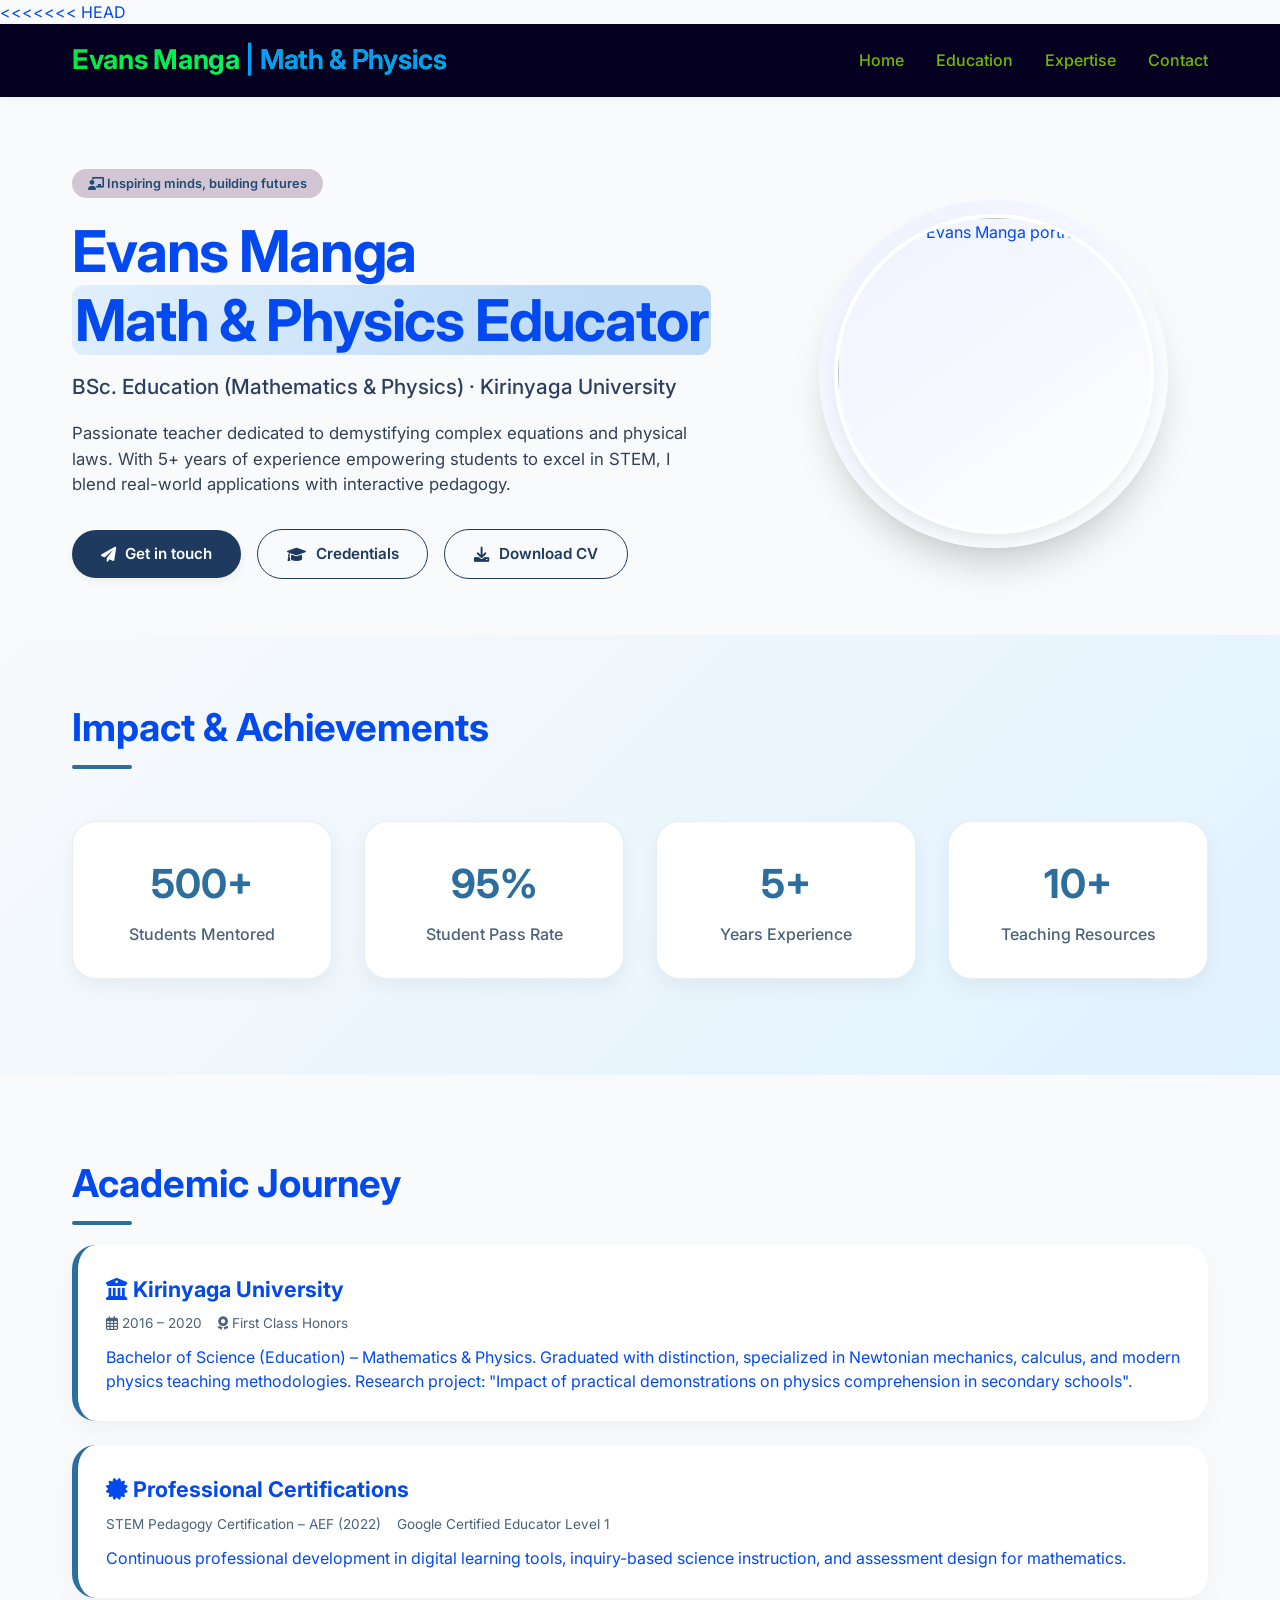
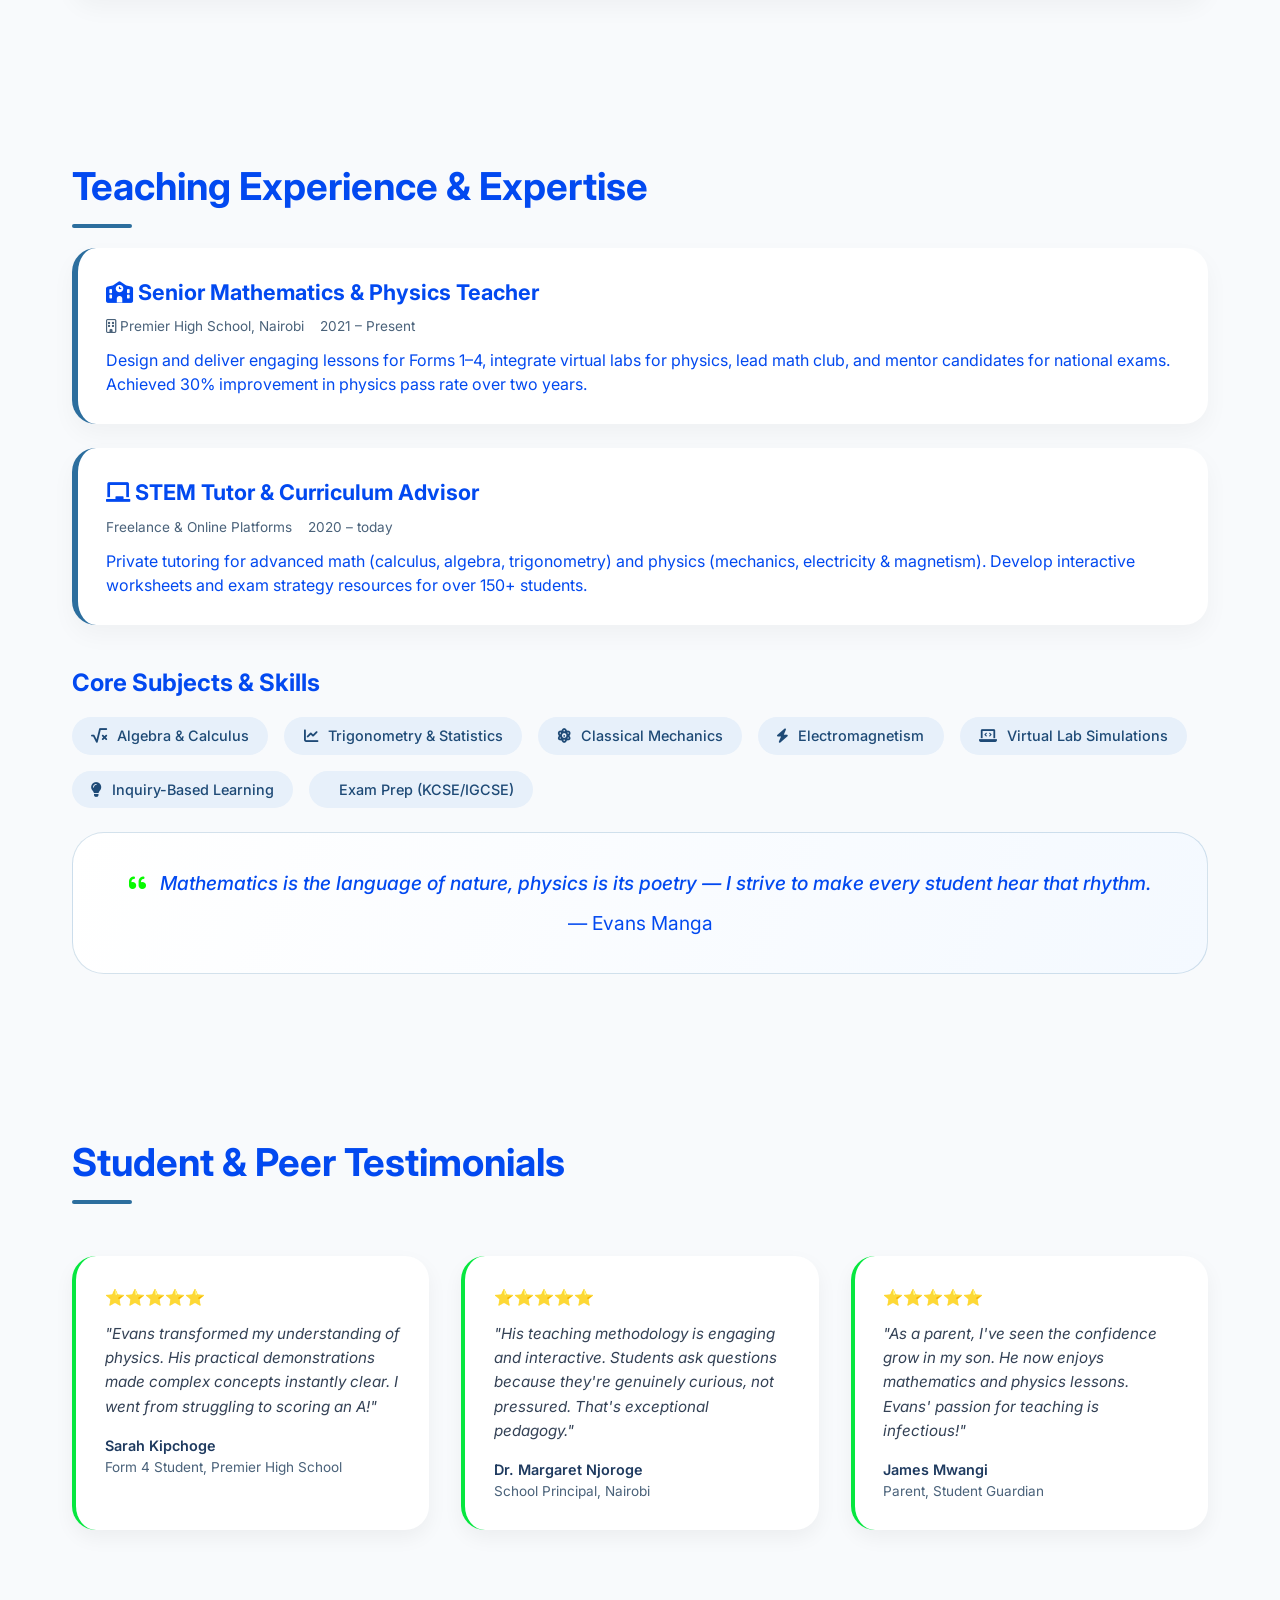
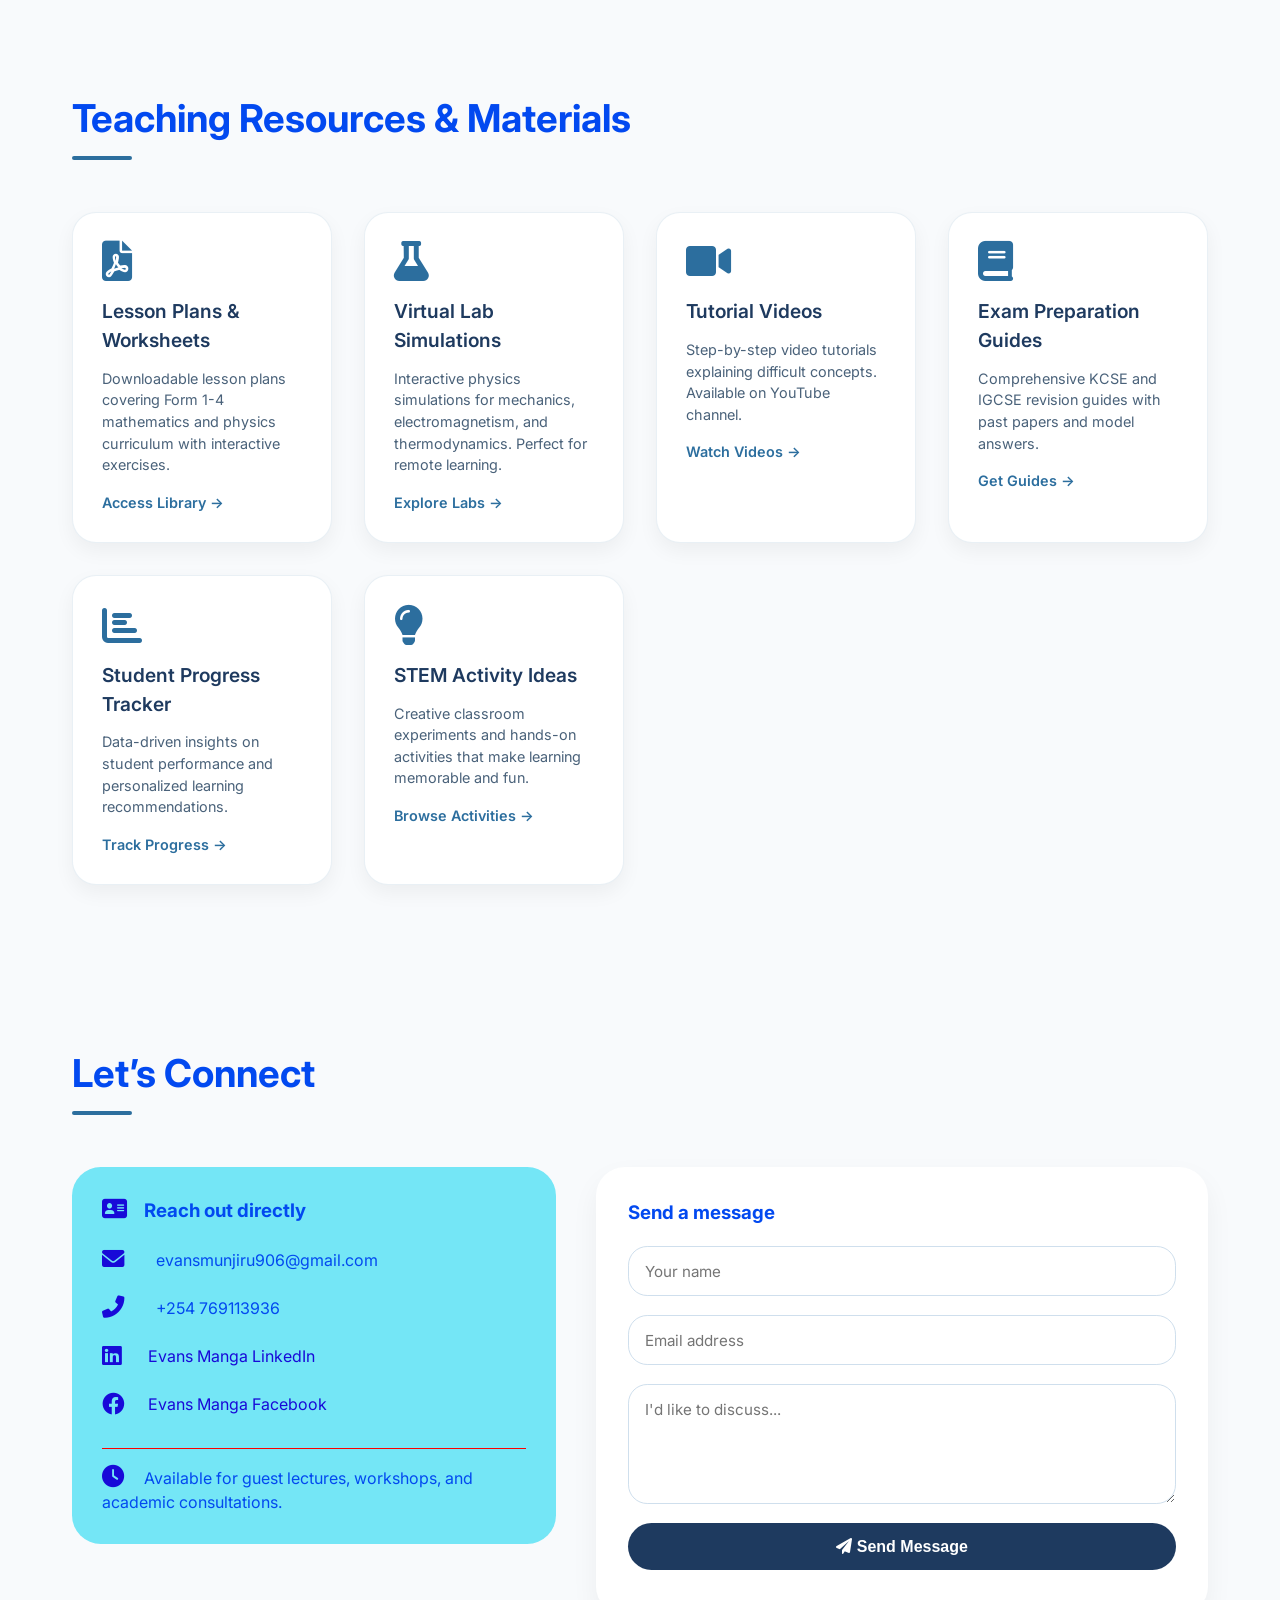
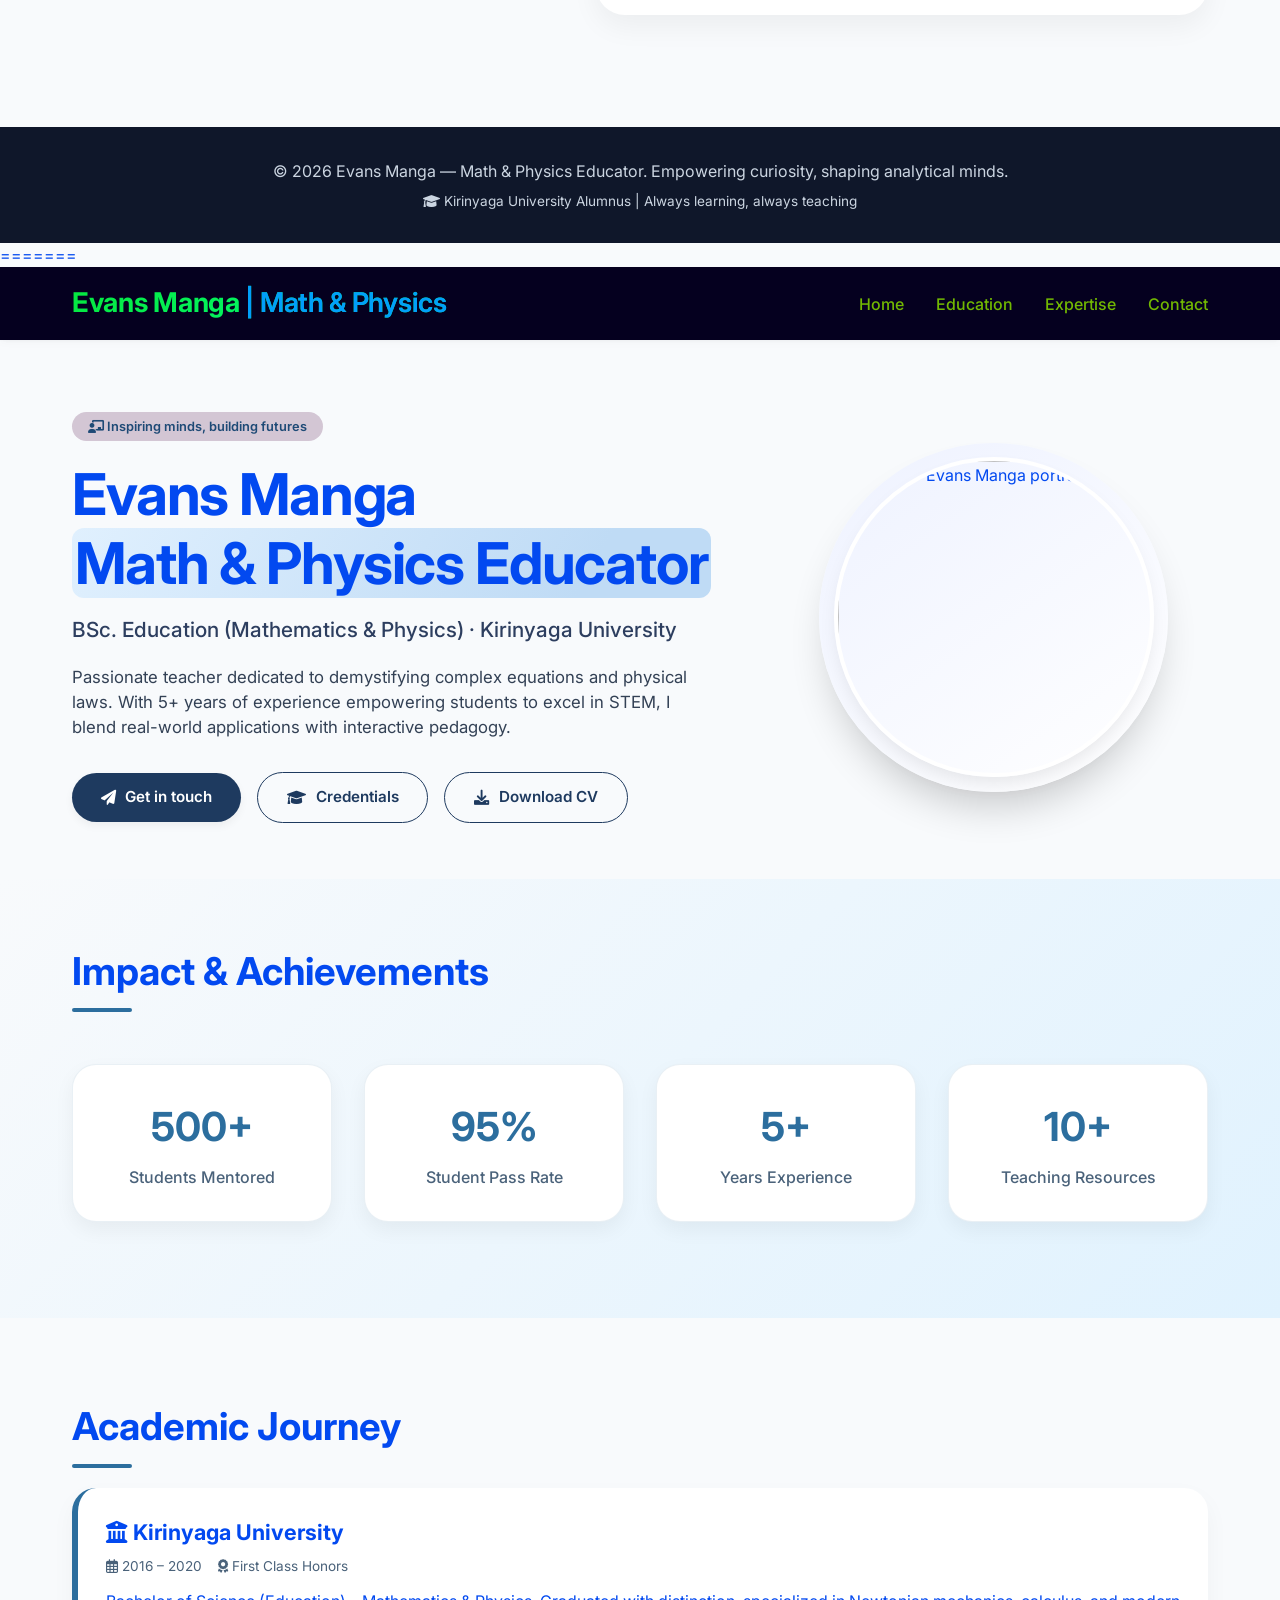
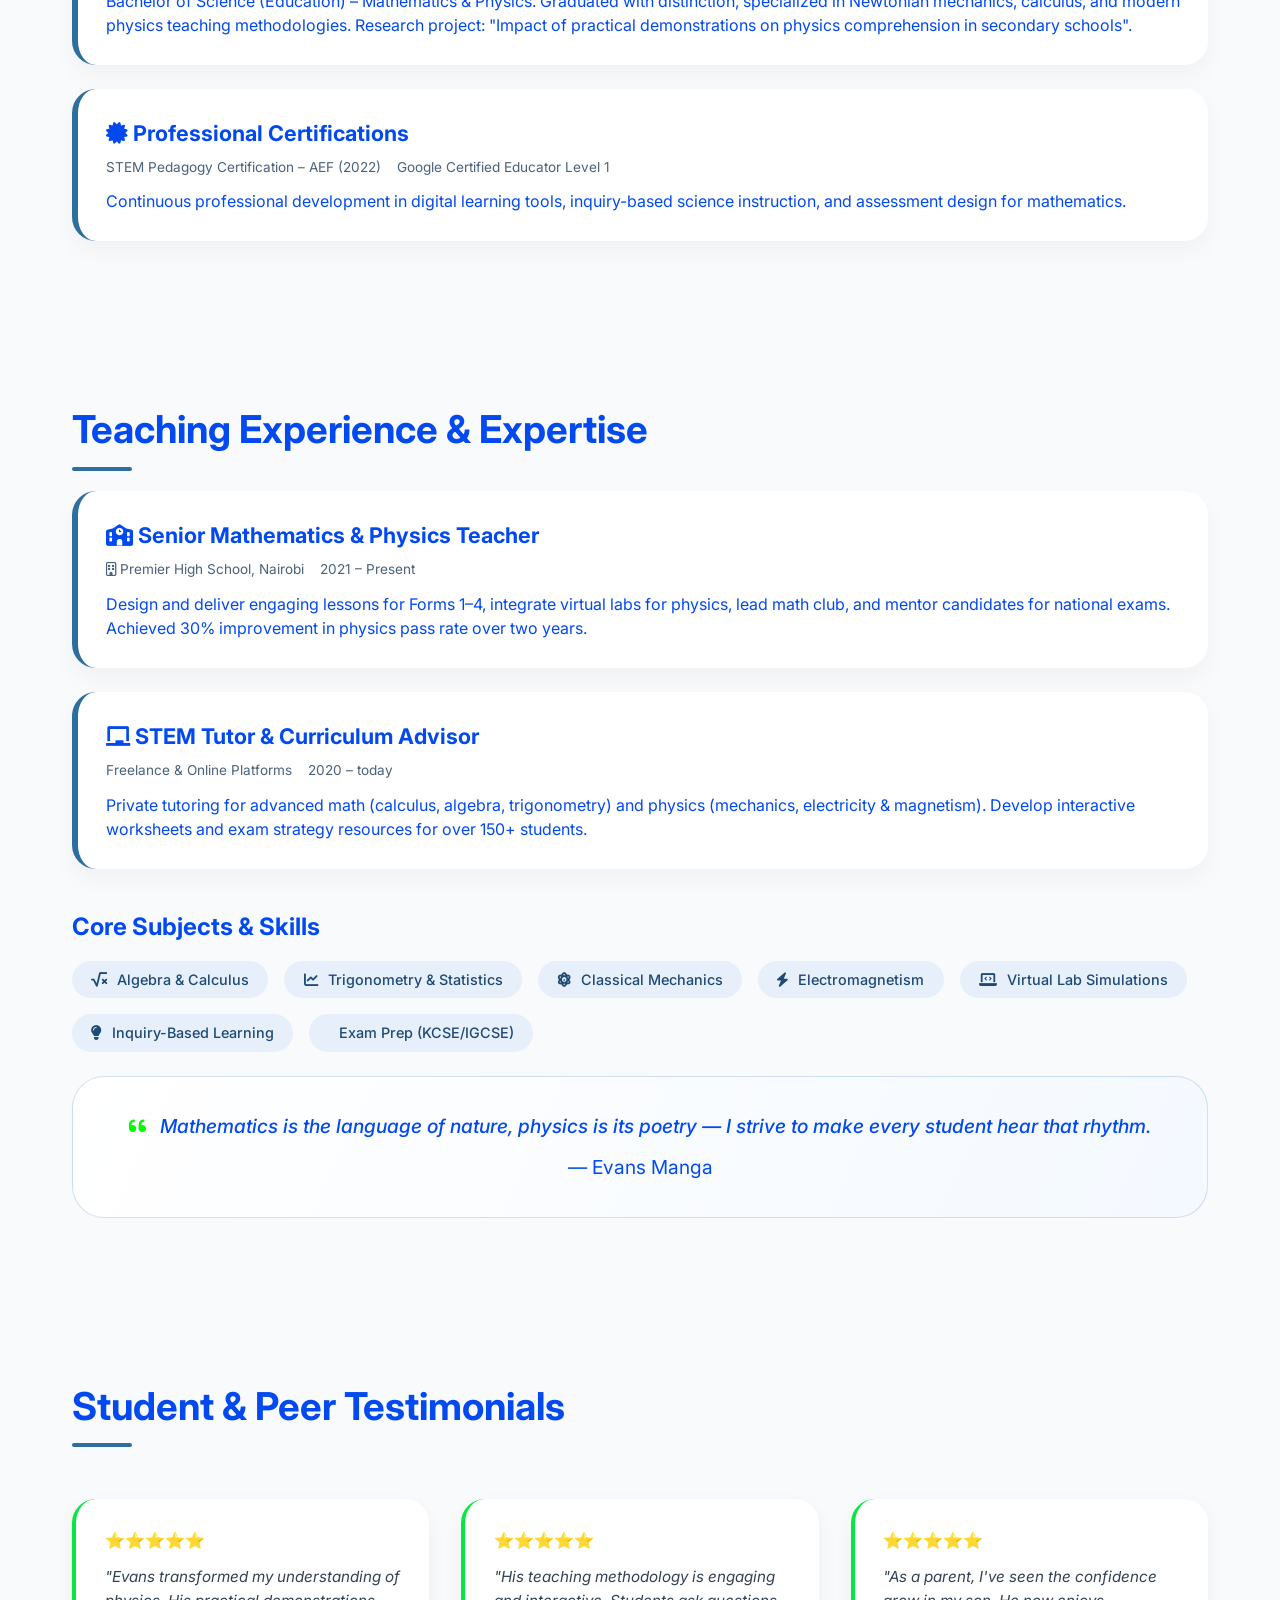
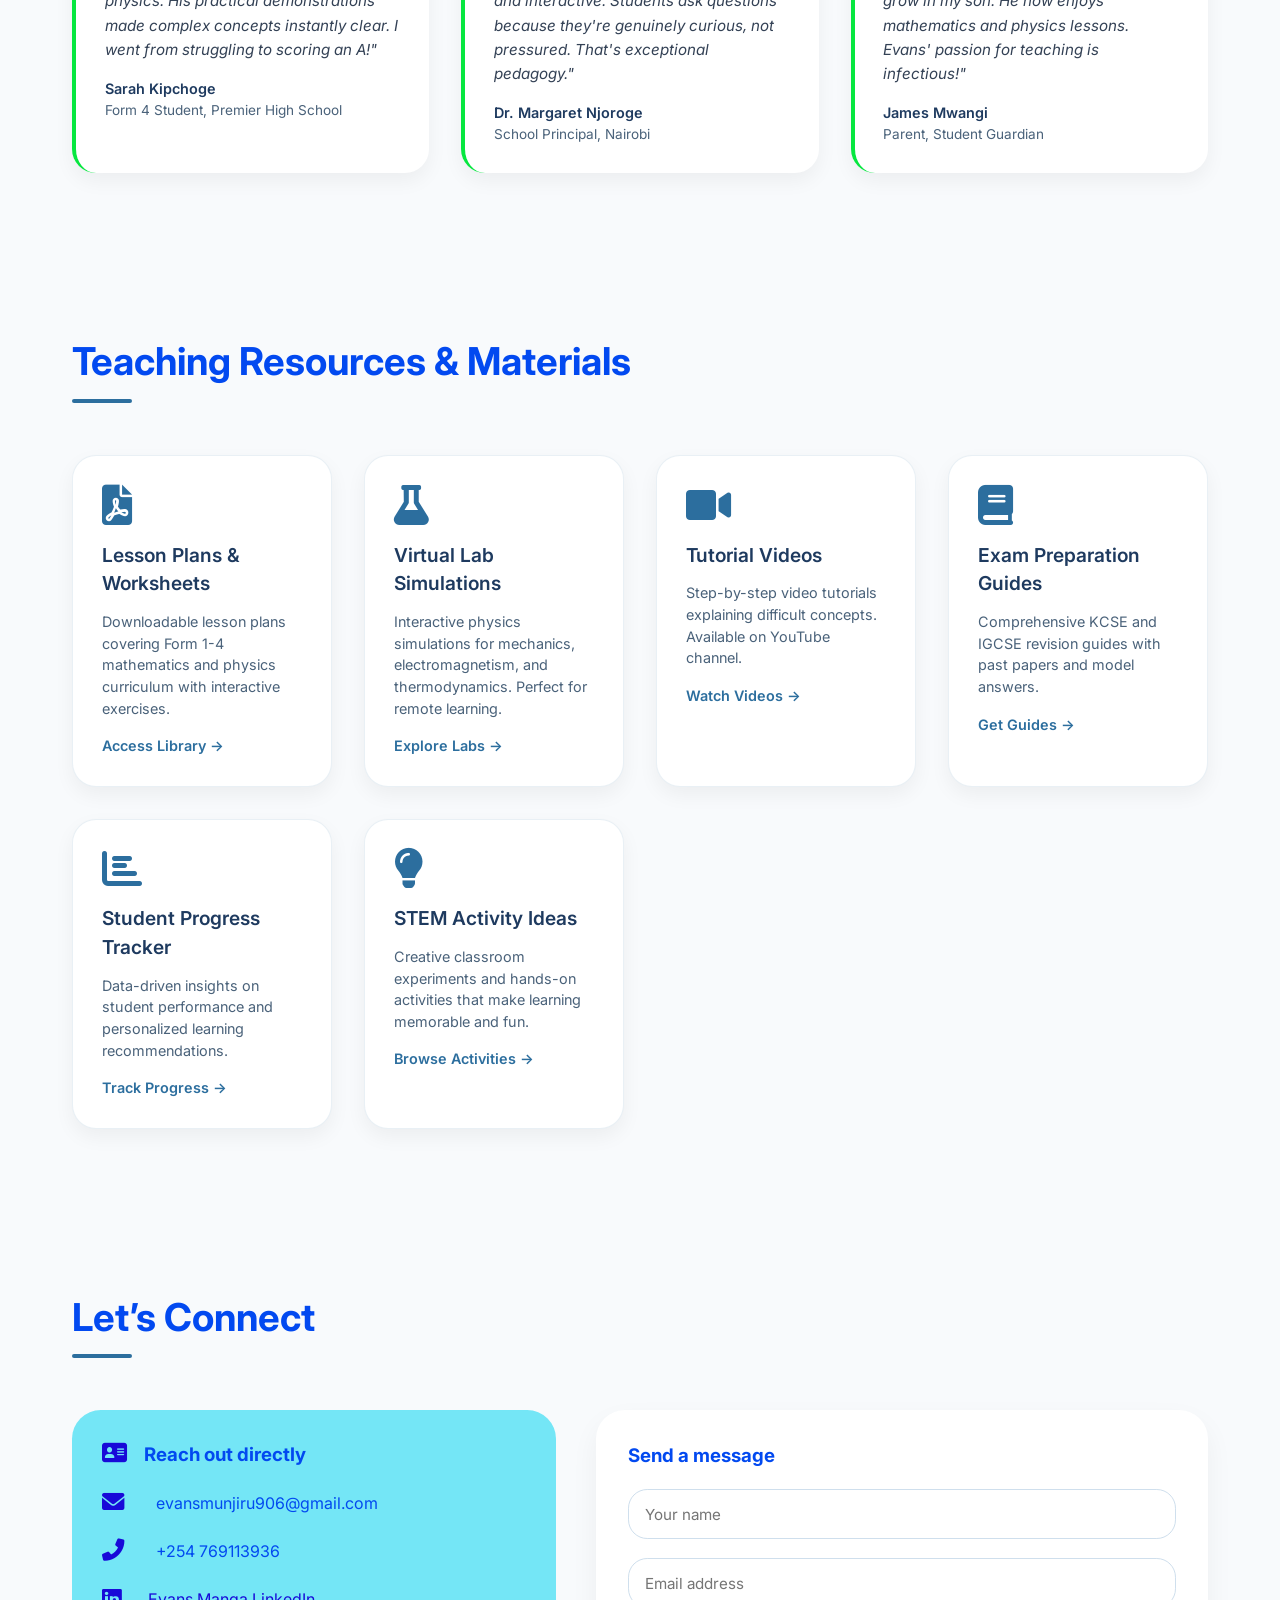
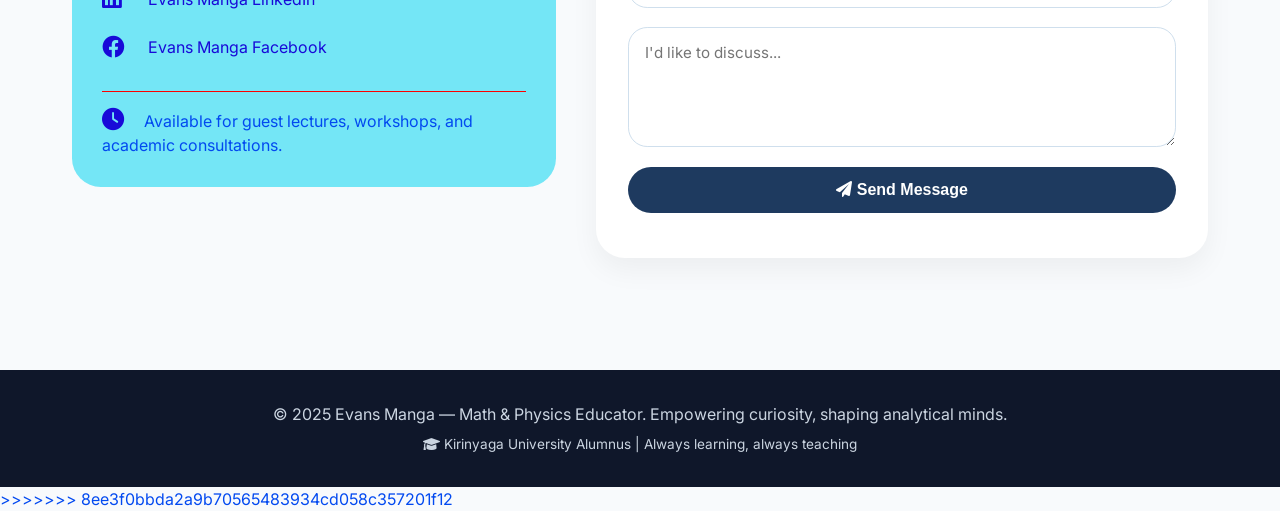
==== index.html @ abe1709f "Add index page and remove outdated file" ====
<<<<<<< HEAD
<!DOCTYPE html>
<html lang="en">
<head>
    <meta charset="UTF-8">
    <meta name="viewport" content="width=device-width, initial-scale=1.0, user-scalable=yes">
    <title>Evans Manga | Math & Physics Educator</title>
    <!-- Favicon -->
    <link rel="icon" href="data:image/svg+xml,<svg xmlns='http://www.w3.org/2000/svg' viewBox='0 0 100 100'><rect fill='%231e3a5f' width='100' height='100'/><text x='50' y='70' font-size='50' font-weight='bold' fill='white' text-anchor='middle' font-family='Arial'>EM</text></svg>" type="image/svg+xml">
    <!-- Google Fonts & Font Awesome Icons -->
    <link href="https://fonts.googleapis.com/css2?family=Inter:opsz,wght@14..32,300;14..32,400;14..32,600;14..32,700&display=swap" rel="stylesheet">
    <link rel="stylesheet" href="https://cdnjs.cloudflare.com/ajax/libs/font-awesome/6.0.0-beta3/css/all.min.css">
    <!-- External Stylesheet -->
    <link rel="stylesheet" href="./assets/css/styles.css">
    <style>
    </style>
</head>
<body>

<header>
    <div class="container">
        <div class="navbar">
            <div class="logo">Evans Manga <span>| Math & Physics</span></div>
            <ul class="nav-links">
                <li><a href="#home">Home</a></li>
                <li><a href="#education">Education</a></li>
                <li><a href="#expertise">Expertise</a></li>
                <li><a href="#contact">Contact</a></li>
            </ul>
        </div>
    </div>
</header>

<main>
    <!-- Hero Section -->
    <section id="home" class="hero">
        <div class="container">
            <div class="hero-grid">
                <div class="hero-content">
                    <div class="hero-badge"><i class="fas fa-chalkboard-teacher"></i> Inspiring minds, building futures</div>
                    <h1>Evans Manga<br> <span class="hero-highlight">Math & Physics Educator</span></h1>
                    <div class="hero-title">BSc. Education (Mathematics & Physics) · Kirinyaga University</div>
                    <p class="hero-desc">Passionate teacher dedicated to demystifying complex equations and physical laws. With 5+ years of experience empowering students to excel in STEM, I blend real-world applications with interactive pedagogy.</p>
                    <div class="btn-group">
                        <a href="#contact" class="btn btn-primary"><i class="fas fa-paper-plane"></i> Get in touch</a>
                        <a href="#education" class="btn btn-outline"><i class="fas fa-graduation-cap"></i> Credentials</a>
                        <a href="https://drive.google.com/file/d/YOUR_GOOGLE_DRIVE_CV_ID/view" class="btn btn-outline" target="_blank"><i class="fas fa-download"></i> Download CV</a>
                    </div>
                </div>
                <div class="hero-avatar">
                    <div class="avatar-circle">
                        <!-- Professional avatar placeholder (initials based illustration) -> using a clean SVG avatar -->
                        <img src="C:\Users\USER\Downloads\me.jpeg" alt="Evans Manga portrait">
                    </div>
                </div>
            </div>
        </div>
    </section>

    <!-- Statistics & Impact Section -->
    <section style="background: linear-gradient(135deg, #f8fafc 0%, #e0f2fe 100%); padding: 4rem 0;">
        <div class="container">
            <h2 class="section-title">Impact & Achievements</h2>
            <div class="stats-grid">
                <div class="stat-card">
                    <div class="stat-number">500+</div>
                    <div class="stat-label">Students Mentored</div>
                </div>
                <div class="stat-card">
                    <div class="stat-number">95%</div>
                    <div class="stat-label">Student Pass Rate</div>
                </div>
                <div class="stat-card">
                    <div class="stat-number">5+</div>
                    <div class="stat-label">Years Experience</div>
                </div>
                <div class="stat-card">
                    <div class="stat-number">10+</div>
                    <div class="stat-label">Teaching Resources</div>
                </div>
            </div>
        </div>
    </section>

    <!-- Education & Credentials (Kirinyaga University) -->
    <section id="education">
        <div class="container">
            <h2 class="section-title">Academic Journey</h2>
            <div class="timeline-grid">
                <div class="edu-item">
                    <h3><i class="fas fa-university"></i> Kirinyaga University</h3>
                    <div class="meta"><span><i class="far fa-calendar-alt"></i> 2016 – 2020</span><span><i class="fas fa-award"></i> First Class Honors</span></div>
                    <p>Bachelor of Science (Education) – Mathematics & Physics. Graduated with distinction, specialized in Newtonian mechanics, calculus, and modern physics teaching methodologies. Research project: "Impact of practical demonstrations on physics comprehension in secondary schools".</p>
                </div>
                <div class="edu-item">
                    <h3><i class="fas fa-certificate"></i> Professional Certifications</h3>
                    <div class="meta"><span>STEM Pedagogy Certification – AEF (2022)</span><span>Google Certified Educator Level 1</span></div>
                    <p>Continuous professional development in digital learning tools, inquiry-based science instruction, and assessment design for mathematics.</p>
                </div>
            </div>
        </div>
    </section>

    <!-- Teaching Experience + Subjects -->
    <section id="expertise">
        <div class="container">
            <h2 class="section-title">Teaching Experience & Expertise</h2>
            <div class="timeline-grid">
                <div class="exp-item">
                    <h3><i class="fas fa-school"></i> Senior Mathematics & Physics Teacher</h3>
                    <div class="meta"><span><i class="far fa-building"></i> Premier High School, Nairobi</span><span>2021 – Present</span></div>
                    <p>Design and deliver engaging lessons for Forms 1–4, integrate virtual labs for physics, lead math club, and mentor candidates for national exams. Achieved 30% improvement in physics pass rate over two years.</p>
                </div>
                <div class="exp-item">
                    <h3><i class="fas fa-chalkboard"></i> STEM Tutor & Curriculum Advisor</h3>
                    <div class="meta"><span>Freelance & Online Platforms</span><span>2020 – today</span></div>
                    <p>Private tutoring for advanced math (calculus, algebra, trigonometry) and physics (mechanics, electricity & magnetism). Develop interactive worksheets and exam strategy resources for over 150+ students.</p>
                </div>
            </div>
            
            <div style="margin-top: 2.5rem;">
                <h3 style="font-size: 1.5rem; margin-bottom: 1rem;">Core Subjects & Skills</h3>
                <div class="skills-container">
                    <span class="skill-badge"><i class="fas fa-square-root-alt"></i> Algebra & Calculus</span>
                    <span class="skill-badge"><i class="fas fa-chart-line"></i> Trigonometry & Statistics</span>
                    <span class="skill-badge"><i class="fas fa-atom"></i> Classical Mechanics</span>
                    <span class="skill-badge"><i class="fas fa-bolt"></i> Electromagnetism</span>
                    <span class="skill-badge"><i class="fas fa-laptop-code"></i> Virtual Lab Simulations</span>
                    <span class="skill-badge"><i class="fas fa-lightbulb"></i> Inquiry-Based Learning</span>
                    <span class="skill-badge"><i class="fas fa-chart-simple"></i> Exam Prep (KCSE/IGCSE)</span>
                </div>
            </div>

            <div class="philosophy-card">
                <i class="fas fa-quote-left" style="color:#08fa00; margin-right: 8px;"></i> 
                Mathematics is the language of nature, physics is its poetry — I strive to make every student hear that rhythm.
                <div style="margin-top: 12px; font-weight: 400; font-style: normal;">— Evans Manga</div>
            </div>
        </div>
    </section>

    <!-- Testimonials Section -->
    <section style="background: #f8fafc; padding: 5rem 0;">
        <div class="container">
            <h2 class="section-title">Student & Peer Testimonials</h2>
            <div class="testimonials-grid">
                <div class="testimonial-card">
                    <div class="stars">⭐⭐⭐⭐⭐</div>
                    <p class="testimonial-text">"Evans transformed my understanding of physics. His practical demonstrations made complex concepts instantly clear. I went from struggling to scoring an A!"</p>
                    <div class="testimonial-author">Sarah Kipchoge</div>
                    <div class="testimonial-role">Form 4 Student, Premier High School</div>
                </div>
                <div class="testimonial-card">
                    <div class="stars">⭐⭐⭐⭐⭐</div>
                    <p class="testimonial-text">"His teaching methodology is engaging and interactive. Students ask questions because they're genuinely curious, not pressured. That's exceptional pedagogy."</p>
                    <div class="testimonial-author">Dr. Margaret Njoroge</div>
                    <div class="testimonial-role">School Principal, Nairobi</div>
                </div>
                <div class="testimonial-card">
                    <div class="stars">⭐⭐⭐⭐⭐</div>
                    <p class="testimonial-text">"As a parent, I've seen the confidence grow in my son. He now enjoys mathematics and physics lessons. Evans' passion for teaching is infectious!"</p>
                    <div class="testimonial-author">James Mwangi</div>
                    <div class="testimonial-role">Parent, Student Guardian</div>
                </div>
            </div>
        </div>
    </section>

    <!-- Teaching Resources & Materials Section -->
    <section style="padding: 5rem 0;">
        <div class="container">
            <h2 class="section-title">Teaching Resources & Materials</h2>
            <div class="resources-grid">
                <div class="resource-card">
                    <div class="resource-icon"><i class="fas fa-file-pdf"></i></div>
                    <div class="resource-title">Lesson Plans & Worksheets</div>
                    <p class="resource-desc">Downloadable lesson plans covering Form 1-4 mathematics and physics curriculum with interactive exercises.</p>
                    <a href="#" class="resource-link">Access Library →</a>
                </div>
                <div class="resource-card">
                    <div class="resource-icon"><i class="fas fa-flask"></i></div>
                    <div class="resource-title">Virtual Lab Simulations</div>
                    <p class="resource-desc">Interactive physics simulations for mechanics, electromagnetism, and thermodynamics. Perfect for remote learning.</p>
                    <a href="#" class="resource-link">Explore Labs →</a>
                </div>
                <div class="resource-card">
                    <div class="resource-icon"><i class="fas fa-video"></i></div>
                    <div class="resource-title">Tutorial Videos</div>
                    <p class="resource-desc">Step-by-step video tutorials explaining difficult concepts. Available on YouTube channel.</p>
                    <a href="https://youtube.com/@EvansManga" target="_blank" class="resource-link">Watch Videos →</a>
                </div>
                <div class="resource-card">
                    <div class="resource-icon"><i class="fas fa-book"></i></div>
                    <div class="resource-title">Exam Preparation Guides</div>
                    <p class="resource-desc">Comprehensive KCSE and IGCSE revision guides with past papers and model answers.</p>
                    <a href="#" class="resource-link">Get Guides →</a>
                </div>
                <div class="resource-card">
                    <div class="resource-icon"><i class="fas fa-chart-bar"></i></div>
                    <div class="resource-title">Student Progress Tracker</div>
                    <p class="resource-desc">Data-driven insights on student performance and personalized learning recommendations.</p>
                    <a href="#" class="resource-link">Track Progress →</a>
                </div>
                <div class="resource-card">
                    <div class="resource-icon"><i class="fas fa-lightbulb"></i></div>
                    <div class="resource-title">STEM Activity Ideas</div>
                    <p class="resource-desc">Creative classroom experiments and hands-on activities that make learning memorable and fun.</p>
                    <a href="#" class="resource-link">Browse Activities →</a>
                </div>
            </div>
        </div>
    </section>

    <!-- Contact Section & Simple JS form handling -->
    <section id="contact">
        <div class="container">
            <h2 class="section-title">Let’s Connect</h2>
            <div class="contact-wrapper">
                <div class="contact-info">
                    <h3 style="margin-bottom: 1.4rem;"><i class="fas fa-address-card"></i> Reach out directly</h3>
                    <div class="contact-detail"><i class="fas fa-envelope"></i> <span>evansmunjiru906@gmail.com</span></div>
                    <div class="contact-detail"><i class="fas fa-phone-alt"></i> <span>+254 769113936</span></div>
                    <div class="contact-detail"><a href="https://linkedin.com/in/evans-manga" target="_blank" style="text-decoration: none; color: #180ad8; display: flex; align-items: center; gap: 0.5rem;"><i class="fab fa-linkedin"></i> <span>Evans Manga LinkedIn</span></a></div>
                    <div class="contact-detail"><a href="https://facebook.com/evans-manga" target="_blank" style="text-decoration: none; color: #180ad8; display: flex; align-items: center; gap: 0.5rem;"><i class="fab fa-facebook"></i> <span>Evans Manga Facebook</span></a></div>
                    <div style="margin-top: 2rem; border-top: 1px solid #fd0000; padding-top: 1rem;">
                        <p><i class="fas fa-clock"></i> Available for guest lectures, workshops, and academic consultations.</p>
                    </div>
                </div>
                <div class="contact-form">
                    <h3 style="margin-bottom: 1.2rem;">Send a message</h3>
                    <form id="contactForm" action="https://formspree.io/f/YOUR_FORMSPREE_ID" method="POST">
                        <div class="form-group">
                            <input type="text" name="name" placeholder="Your name" required>
                        </div>
                        <div class="form-group">
                            <input type="email" name="email" placeholder="Email address" required>
                        </div>
                        <div class="form-group">
                            <textarea name="message" rows="4" placeholder="I'd like to discuss..."></textarea>
                        </div>
                        <button type="submit" id="submitBtn"><i class="fas fa-paper-plane"></i> Send Message</button>
                        <div id="formFeedback" class="hidden-message"></div>
                    </form>
                </div>
            </div>
        </div>
    </section>
</main>

<footer class="footer">
    <div class="container">
        <p>© <span id="currentYear">2025</span> Evans Manga — Math & Physics Educator. Empowering curiosity, shaping analytical minds.</p>
        <p style="margin-top: 0.5rem; font-size: 0.85rem;"><i class="fas fa-graduation-cap"></i> Kirinyaga University Alumnus | Always learning, always teaching</p>
    </div>
</footer>

<!-- JavaScript for interactive form and smooth scroll -->
<script src="./assets/js/script.js"></script>

<!-- Inline additional style for better focus & responsiveness -->
</body>
=======
<!DOCTYPE html>
<html lang="en">
<head>
    <meta charset="UTF-8">
    <meta name="viewport" content="width=device-width, initial-scale=1.0, user-scalable=yes">
    <title>Evans Manga | Math & Physics Educator</title>
    <!-- Favicon -->
    <link rel="icon" href="data:image/svg+xml,<svg xmlns='http://www.w3.org/2000/svg' viewBox='0 0 100 100'><rect fill='%231e3a5f' width='100' height='100'/><text x='50' y='70' font-size='50' font-weight='bold' fill='white' text-anchor='middle' font-family='Arial'>EM</text></svg>" type="image/svg+xml">
    <!-- Google Fonts & Font Awesome Icons -->
    <link href="https://fonts.googleapis.com/css2?family=Inter:opsz,wght@14..32,300;14..32,400;14..32,600;14..32,700&display=swap" rel="stylesheet">
    <link rel="stylesheet" href="https://cdnjs.cloudflare.com/ajax/libs/font-awesome/6.0.0-beta3/css/all.min.css">
    <!-- External Stylesheet -->
    <link rel="stylesheet" href="./assets/css/styles.css">
    <style>
    </style>
</head>
<body>

<header>
    <div class="container">
        <div class="navbar">
            <div class="logo">Evans Manga <span>| Math & Physics</span></div>
            <ul class="nav-links">
                <li><a href="#home">Home</a></li>
                <li><a href="#education">Education</a></li>
                <li><a href="#expertise">Expertise</a></li>
                <li><a href="#contact">Contact</a></li>
            </ul>
        </div>
    </div>
</header>

<main>
    <!-- Hero Section -->
    <section id="home" class="hero">
        <div class="container">
            <div class="hero-grid">
                <div class="hero-content">
                    <div class="hero-badge"><i class="fas fa-chalkboard-teacher"></i> Inspiring minds, building futures</div>
                    <h1>Evans Manga<br> <span class="hero-highlight">Math & Physics Educator</span></h1>
                    <div class="hero-title">BSc. Education (Mathematics & Physics) · Kirinyaga University</div>
                    <p class="hero-desc">Passionate teacher dedicated to demystifying complex equations and physical laws. With 5+ years of experience empowering students to excel in STEM, I blend real-world applications with interactive pedagogy.</p>
                    <div class="btn-group">
                        <a href="#contact" class="btn btn-primary"><i class="fas fa-paper-plane"></i> Get in touch</a>
                        <a href="#education" class="btn btn-outline"><i class="fas fa-graduation-cap"></i> Credentials</a>
                        <a href="https://drive.google.com/file/d/YOUR_GOOGLE_DRIVE_CV_ID/view" class="btn btn-outline" target="_blank"><i class="fas fa-download"></i> Download CV</a>
                    </div>
                </div>
                <div class="hero-avatar">
                    <div class="avatar-circle">
                        <!-- Professional avatar placeholder (initials based illustration) -> using a clean SVG avatar -->
                        <img src="C:\Users\USER\Downloads\me.jpeg" alt="Evans Manga portrait">
                    </div>
                </div>
            </div>
        </div>
    </section>

    <!-- Statistics & Impact Section -->
    <section style="background: linear-gradient(135deg, #f8fafc 0%, #e0f2fe 100%); padding: 4rem 0;">
        <div class="container">
            <h2 class="section-title">Impact & Achievements</h2>
            <div class="stats-grid">
                <div class="stat-card">
                    <div class="stat-number">500+</div>
                    <div class="stat-label">Students Mentored</div>
                </div>
                <div class="stat-card">
                    <div class="stat-number">95%</div>
                    <div class="stat-label">Student Pass Rate</div>
                </div>
                <div class="stat-card">
                    <div class="stat-number">5+</div>
                    <div class="stat-label">Years Experience</div>
                </div>
                <div class="stat-card">
                    <div class="stat-number">10+</div>
                    <div class="stat-label">Teaching Resources</div>
                </div>
            </div>
        </div>
    </section>

    <!-- Education & Credentials (Kirinyaga University) -->
    <section id="education">
        <div class="container">
            <h2 class="section-title">Academic Journey</h2>
            <div class="timeline-grid">
                <div class="edu-item">
                    <h3><i class="fas fa-university"></i> Kirinyaga University</h3>
                    <div class="meta"><span><i class="far fa-calendar-alt"></i> 2016 – 2020</span><span><i class="fas fa-award"></i> First Class Honors</span></div>
                    <p>Bachelor of Science (Education) – Mathematics & Physics. Graduated with distinction, specialized in Newtonian mechanics, calculus, and modern physics teaching methodologies. Research project: "Impact of practical demonstrations on physics comprehension in secondary schools".</p>
                </div>
                <div class="edu-item">
                    <h3><i class="fas fa-certificate"></i> Professional Certifications</h3>
                    <div class="meta"><span>STEM Pedagogy Certification – AEF (2022)</span><span>Google Certified Educator Level 1</span></div>
                    <p>Continuous professional development in digital learning tools, inquiry-based science instruction, and assessment design for mathematics.</p>
                </div>
            </div>
        </div>
    </section>

    <!-- Teaching Experience + Subjects -->
    <section id="expertise">
        <div class="container">
            <h2 class="section-title">Teaching Experience & Expertise</h2>
            <div class="timeline-grid">
                <div class="exp-item">
                    <h3><i class="fas fa-school"></i> Senior Mathematics & Physics Teacher</h3>
                    <div class="meta"><span><i class="far fa-building"></i> Premier High School, Nairobi</span><span>2021 – Present</span></div>
                    <p>Design and deliver engaging lessons for Forms 1–4, integrate virtual labs for physics, lead math club, and mentor candidates for national exams. Achieved 30% improvement in physics pass rate over two years.</p>
                </div>
                <div class="exp-item">
                    <h3><i class="fas fa-chalkboard"></i> STEM Tutor & Curriculum Advisor</h3>
                    <div class="meta"><span>Freelance & Online Platforms</span><span>2020 – today</span></div>
                    <p>Private tutoring for advanced math (calculus, algebra, trigonometry) and physics (mechanics, electricity & magnetism). Develop interactive worksheets and exam strategy resources for over 150+ students.</p>
                </div>
            </div>
            
            <div style="margin-top: 2.5rem;">
                <h3 style="font-size: 1.5rem; margin-bottom: 1rem;">Core Subjects & Skills</h3>
                <div class="skills-container">
                    <span class="skill-badge"><i class="fas fa-square-root-alt"></i> Algebra & Calculus</span>
                    <span class="skill-badge"><i class="fas fa-chart-line"></i> Trigonometry & Statistics</span>
                    <span class="skill-badge"><i class="fas fa-atom"></i> Classical Mechanics</span>
                    <span class="skill-badge"><i class="fas fa-bolt"></i> Electromagnetism</span>
                    <span class="skill-badge"><i class="fas fa-laptop-code"></i> Virtual Lab Simulations</span>
                    <span class="skill-badge"><i class="fas fa-lightbulb"></i> Inquiry-Based Learning</span>
                    <span class="skill-badge"><i class="fas fa-chart-simple"></i> Exam Prep (KCSE/IGCSE)</span>
                </div>
            </div>

            <div class="philosophy-card">
                <i class="fas fa-quote-left" style="color:#08fa00; margin-right: 8px;"></i> 
                Mathematics is the language of nature, physics is its poetry — I strive to make every student hear that rhythm.
                <div style="margin-top: 12px; font-weight: 400; font-style: normal;">— Evans Manga</div>
            </div>
        </div>
    </section>

    <!-- Testimonials Section -->
    <section style="background: #f8fafc; padding: 5rem 0;">
        <div class="container">
            <h2 class="section-title">Student & Peer Testimonials</h2>
            <div class="testimonials-grid">
                <div class="testimonial-card">
                    <div class="stars">⭐⭐⭐⭐⭐</div>
                    <p class="testimonial-text">"Evans transformed my understanding of physics. His practical demonstrations made complex concepts instantly clear. I went from struggling to scoring an A!"</p>
                    <div class="testimonial-author">Sarah Kipchoge</div>
                    <div class="testimonial-role">Form 4 Student, Premier High School</div>
                </div>
                <div class="testimonial-card">
                    <div class="stars">⭐⭐⭐⭐⭐</div>
                    <p class="testimonial-text">"His teaching methodology is engaging and interactive. Students ask questions because they're genuinely curious, not pressured. That's exceptional pedagogy."</p>
                    <div class="testimonial-author">Dr. Margaret Njoroge</div>
                    <div class="testimonial-role">School Principal, Nairobi</div>
                </div>
                <div class="testimonial-card">
                    <div class="stars">⭐⭐⭐⭐⭐</div>
                    <p class="testimonial-text">"As a parent, I've seen the confidence grow in my son. He now enjoys mathematics and physics lessons. Evans' passion for teaching is infectious!"</p>
                    <div class="testimonial-author">James Mwangi</div>
                    <div class="testimonial-role">Parent, Student Guardian</div>
                </div>
            </div>
        </div>
    </section>

    <!-- Teaching Resources & Materials Section -->
    <section style="padding: 5rem 0;">
        <div class="container">
            <h2 class="section-title">Teaching Resources & Materials</h2>
            <div class="resources-grid">
                <div class="resource-card">
                    <div class="resource-icon"><i class="fas fa-file-pdf"></i></div>
                    <div class="resource-title">Lesson Plans & Worksheets</div>
                    <p class="resource-desc">Downloadable lesson plans covering Form 1-4 mathematics and physics curriculum with interactive exercises.</p>
                    <a href="#" class="resource-link">Access Library →</a>
                </div>
                <div class="resource-card">
                    <div class="resource-icon"><i class="fas fa-flask"></i></div>
                    <div class="resource-title">Virtual Lab Simulations</div>
                    <p class="resource-desc">Interactive physics simulations for mechanics, electromagnetism, and thermodynamics. Perfect for remote learning.</p>
                    <a href="#" class="resource-link">Explore Labs →</a>
                </div>
                <div class="resource-card">
                    <div class="resource-icon"><i class="fas fa-video"></i></div>
                    <div class="resource-title">Tutorial Videos</div>
                    <p class="resource-desc">Step-by-step video tutorials explaining difficult concepts. Available on YouTube channel.</p>
                    <a href="https://youtube.com/@EvansManga" target="_blank" class="resource-link">Watch Videos →</a>
                </div>
                <div class="resource-card">
                    <div class="resource-icon"><i class="fas fa-book"></i></div>
                    <div class="resource-title">Exam Preparation Guides</div>
                    <p class="resource-desc">Comprehensive KCSE and IGCSE revision guides with past papers and model answers.</p>
                    <a href="#" class="resource-link">Get Guides →</a>
                </div>
                <div class="resource-card">
                    <div class="resource-icon"><i class="fas fa-chart-bar"></i></div>
                    <div class="resource-title">Student Progress Tracker</div>
                    <p class="resource-desc">Data-driven insights on student performance and personalized learning recommendations.</p>
                    <a href="#" class="resource-link">Track Progress →</a>
                </div>
                <div class="resource-card">
                    <div class="resource-icon"><i class="fas fa-lightbulb"></i></div>
                    <div class="resource-title">STEM Activity Ideas</div>
                    <p class="resource-desc">Creative classroom experiments and hands-on activities that make learning memorable and fun.</p>
                    <a href="#" class="resource-link">Browse Activities →</a>
                </div>
            </div>
        </div>
    </section>

    <!-- Contact Section & Simple JS form handling -->
    <section id="contact">
        <div class="container">
            <h2 class="section-title">Let’s Connect</h2>
            <div class="contact-wrapper">
                <div class="contact-info">
                    <h3 style="margin-bottom: 1.4rem;"><i class="fas fa-address-card"></i> Reach out directly</h3>
                    <div class="contact-detail"><i class="fas fa-envelope"></i> <span>evansmunjiru906@gmail.com</span></div>
                    <div class="contact-detail"><i class="fas fa-phone-alt"></i> <span>+254 769113936</span></div>
                    <div class="contact-detail"><a href="https://linkedin.com/in/evans-manga" target="_blank" style="text-decoration: none; color: #180ad8; display: flex; align-items: center; gap: 0.5rem;"><i class="fab fa-linkedin"></i> <span>Evans Manga LinkedIn</span></a></div>
                    <div class="contact-detail"><a href="https://facebook.com/evans-manga" target="_blank" style="text-decoration: none; color: #180ad8; display: flex; align-items: center; gap: 0.5rem;"><i class="fab fa-facebook"></i> <span>Evans Manga Facebook</span></a></div>
                    <div style="margin-top: 2rem; border-top: 1px solid #fd0000; padding-top: 1rem;">
                        <p><i class="fas fa-clock"></i> Available for guest lectures, workshops, and academic consultations.</p>
                    </div>
                </div>
                <div class="contact-form">
                    <h3 style="margin-bottom: 1.2rem;">Send a message</h3>
                    <form id="contactForm" action="https://formspree.io/f/YOUR_FORMSPREE_ID" method="POST">
                        <div class="form-group">
                            <input type="text" name="name" placeholder="Your name" required>
                        </div>
                        <div class="form-group">
                            <input type="email" name="email" placeholder="Email address" required>
                        </div>
                        <div class="form-group">
                            <textarea name="message" rows="4" placeholder="I'd like to discuss..."></textarea>
                        </div>
                        <button type="submit" id="submitBtn"><i class="fas fa-paper-plane"></i> Send Message</button>
                        <div id="formFeedback" class="hidden-message"></div>
                    </form>
                </div>
            </div>
        </div>
    </section>
</main>

<footer class="footer">
    <div class="container">
        <p>© <span id="currentYear">2025</span> Evans Manga — Math & Physics Educator. Empowering curiosity, shaping analytical minds.</p>
        <p style="margin-top: 0.5rem; font-size: 0.85rem;"><i class="fas fa-graduation-cap"></i> Kirinyaga University Alumnus | Always learning, always teaching</p>
    </div>
</footer>

<!-- JavaScript for interactive form and smooth scroll -->
<script src="./assets/js/script.js"></script>

<!-- Inline additional style for better focus & responsiveness -->
</body>
>>>>>>> 8ee3f0bbda2a9b70565483934cd058c357201f12
</html>
---- assets/css/styles.css ----
/* Global Styles */
:root {
    --page-max-width: 1200px;
    --section-space: clamp(3.5rem, 7vw, 5rem);
    --card-radius: 1.5rem;
}

* {
    margin: 0;
    padding: 0;
    box-sizing: border-box;
}

html {
    overflow-x: hidden;
}

body {
    font-family: 'Inter', sans-serif;
    background: #f8fafc;
    color: #0249f0;
    line-height: 1.5;
    scroll-behavior: smooth;
    overflow-x: hidden;
}

img {
    max-width: 100%;
    display: block;
}

/* custom container */
.container {
    width: min(100%, var(--page-max-width));
    margin: 0 auto;
    padding: 0 clamp(1rem, 3vw, 2rem);
}

/* glassmorphism / cards */
.card {
    background: rgba(255, 255, 255, 0.9);
    backdrop-filter: blur(2px);
    border-radius: 2rem;
    box-shadow: 0 20px 35px -12px rgba(0, 0, 0, 0.08);
    transition: all 0.25s ease;
    border: 1px solid rgba(255, 255, 255, 0.5);
}

/* header / navbar */
header {
    background: rgb(5, 0, 31);
    position: sticky;
    top: 0;
    z-index: 100;
    box-shadow: 0 1px 3px rgba(0, 0, 0, 0.03), 0 4px 8px rgba(0, 0, 0, 0.02);
    backdrop-filter: blur(0px);
}

.navbar {
    display: flex;
    justify-content: space-between;
    align-items: center;
    gap: 1rem 2rem;
    padding: 1rem 0;
    flex-wrap: wrap;
}

.logo {
    font-size: 1.7rem;
    font-weight: 700;
    background: linear-gradient(135deg, #06e73f, #00ff80);
    -webkit-background-clip: text;
    background-clip: text;
    color: transparent;
    letter-spacing: -0.3px;
}

.logo span {
    background: none;
    color: #019ffa;
    font-weight: 600;
}

.nav-links {
    display: flex;
    gap: 2rem;
    list-style: none;
    flex-wrap: wrap;
    justify-content: center;
}

.nav-links a {
    text-decoration: none;
    font-weight: 500;
    color: #72b802;
    transition: 0.2s;
    font-size: 1rem;
}

.nav-links a:hover {
    color: #2c6e9e;
    border-bottom: 2px solid #2c6e9e;
    padding-bottom: 4px;
}

/* hero section */
.hero {
    padding: clamp(2.5rem, 6vw, 4.5rem) 0 clamp(2.5rem, 5vw, 3.5rem);
}

.hero-grid {
    display: grid;
    grid-template-columns: minmax(0, 1.2fr) minmax(260px, 0.8fr);
    align-items: center;
    gap: clamp(2rem, 5vw, 4rem);
}

.hero-content {
    min-width: 0;
}

.hero-badge {
    background: #d3c6d4;
    color: #1e4a76;
    display: inline-block;
    padding: 0.3rem 1rem;
    border-radius: 40px;
    font-size: 0.8rem;
    font-weight: 600;
    margin-bottom: 1.2rem;
}

.hero-content h1 {
    font-size: clamp(2.2rem, 6vw, 3.6rem);
    font-weight: 700;
    line-height: 1.2;
    margin-bottom: 1rem;
    letter-spacing: -0.02em;
}

.hero-highlight {
    background: linear-gradient(120deg, #e0f0fe 0%, #bfdbf5 80%);
    padding: 0 0.2rem;
    border-radius: 12px;
}

.hero-title {
    font-size: clamp(1.05rem, 2.5vw, 1.3rem);
    color: #2d3e5f;
    margin-bottom: 1.2rem;
    font-weight: 500;
}

.hero-desc {
    color: #334155;
    margin-bottom: 2rem;
    font-size: 1.05rem;
    max-width: 60ch;
}

.btn-group {
    display: flex;
    gap: 1rem;
    flex-wrap: wrap;
    align-items: center;
}

.btn {
    display: inline-flex;
    align-items: center;
    justify-content: center;
    gap: 0.6rem;
    padding: 0.8rem 1.8rem;
    border-radius: 2rem;
    font-weight: 600;
    text-decoration: none;
    transition: all 0.2s;
    border: none;
    cursor: pointer;
    font-size: 0.95rem;
}

.btn-primary {
    background: #1e3a5f;
    color: white;
    box-shadow: 0 4px 8px rgba(0, 0, 0, 0.05);
}

.btn-primary:hover {
    background: #0f2c48;
    transform: translateY(-2px);
}

.btn-outline {
    background: transparent;
    border: 1.5px solid #1e3a5f;
    color: #1e3a5f;
}

.btn-outline:hover {
    background: #eef4ff;
    transform: translateY(-2px);
}

.hero-avatar {
    text-align: center;
}

.avatar-circle {
    background: linear-gradient(145deg, #eef2ff, #ffffff);
    border-radius: 50%;
    padding: clamp(0.6rem, 1.5vw, 0.9rem);
    box-shadow: 0 25px 40px -12px rgba(0, 0, 0, 0.2);
    display: inline-block;
}

.avatar-circle img {
    width: clamp(220px, 30vw, 320px);
    aspect-ratio: 1;
    object-fit: cover;
    border-radius: 50%;
    border: 4px solid white;
    box-shadow: 0 10px 20px -5px rgba(0, 0, 0, 0.1);
}

/* section styles */
section {
    padding: var(--section-space) 0;
}

.section-title {
    font-size: clamp(1.75rem, 4vw, 2.4rem);
    font-weight: 700;
    margin-bottom: 2rem;
    position: relative;
    display: inline-block;
}

.section-title:after {
    content: '';
    position: absolute;
    bottom: -12px;
    left: 0;
    width: 60px;
    height: 4px;
    background: #2c6e9e;
    border-radius: 4px;
}

/* education + experience cards */
.timeline-grid {
    display: flex;
    flex-direction: column;
    gap: 1.5rem;
}

.edu-item, .exp-item {
    background: white;
    padding: clamp(1.25rem, 3vw, 1.75rem);
    border-radius: var(--card-radius);
    box-shadow: 0 10px 24px rgba(0, 0, 0, 0.04);
    border-left: 6px solid #2c6e9e;
    transition: 0.2s;
}

.edu-item h3, .exp-item h3 {
    font-size: 1.35rem;
    margin-bottom: 0.5rem;
}

.meta {
    color: #4a627a;
    font-size: 0.85rem;
    margin-bottom: 0.75rem;
    display: flex;
    gap: 1rem;
    flex-wrap: wrap;
}

/* subjects & skills */
.skills-container {
    display: flex;
    flex-wrap: wrap;
    gap: 1rem;
    margin-top: 1rem;
}

.skill-badge {
    background: #e7f0fa;
    padding: 0.5rem 1.2rem;
    border-radius: 40px;
    font-weight: 500;
    color: #1e4a76;
    font-size: 0.9rem;
    transition: all 0.2s;
}

.skill-badge i {
    margin-right: 6px;
}

/* Teaching philosophy quote */
.philosophy-card {
    background: linear-gradient(115deg, #ffffff 0%, #f4f9ff 100%);
    padding: clamp(1.5rem, 4vw, 2.2rem);
    border-radius: 2rem;
    margin-top: 1.5rem;
    text-align: center;
    font-style: italic;
    font-size: clamp(1rem, 2.5vw, 1.2rem);
    font-weight: 500;
    border: 1px solid rgba(44, 110, 158, 0.2);
}

/* contact form */
.contact-wrapper {
    display: grid;
    grid-template-columns: minmax(260px, 0.95fr) minmax(0, 1.2fr);
    gap: 2.5rem;
    margin-top: 2rem;
    align-items: start;
}

.contact-info {
    background: rgba(86, 226, 245, 0.808);
    padding: clamp(1.4rem, 3vw, 1.9rem);
    border-radius: 1.8rem;
    min-width: 0;
}

.contact-info i {
    width: 38px;
    color: #180ad8;
    font-size: 1.4rem;
}

.contact-detail {
    display: flex;
    align-items: flex-start;
    gap: 1rem;
    margin-bottom: 1.5rem;
    overflow-wrap: anywhere;
}

.contact-form {
    background: white;
    padding: clamp(1.4rem, 3vw, 2rem);
    border-radius: 1.8rem;
    min-width: 0;
    box-shadow: 0 12px 28px rgba(0, 0, 0, 0.05);
}

.form-group {
    margin-bottom: 1.2rem;
}

input, textarea {
    width: 100%;
    padding: 0.9rem 1rem;
    border: 1px solid #cfdfed;
    border-radius: 1.2rem;
    font-family: inherit;
    font-size: 0.95rem;
    transition: 0.2s;
}

textarea {
    resize: vertical;
    min-height: 120px;
}

input:focus, textarea:focus {
    outline: none;
    border-color: #2c6e9e;
    box-shadow: 0 0 0 3px rgba(44, 110, 158, 0.2);
}

button[type="submit"] {
    background: #1e3a5f;
    color: white;
    border: none;
    width: 100%;
    padding: 0.9rem;
    border-radius: 2rem;
    font-weight: 600;
    font-size: 1rem;
    cursor: pointer;
    transition: 0.2s;
}

button[type="submit"]:hover {
    background: #0f2c48;
}

.footer {
    background: #0f172a;
    color: #cbd5e1;
    text-align: center;
    padding: 2rem;
    margin-top: 2rem;
}

.hidden-message {
    text-align: center;
    margin-top: 0.8rem;
    font-size: 0.85rem;
    font-weight: 500;
    color: #15803d;
}

/* Statistics Cards */
.stats-grid {
    display: grid;
    grid-template-columns: repeat(auto-fit, minmax(200px, 1fr));
    gap: 2rem;
    margin: 2rem 0;
}

.stat-card {
    background: white;
    padding: clamp(1.4rem, 3vw, 2rem);
    border-radius: var(--card-radius);
    text-align: center;
    box-shadow: 0 8px 20px rgba(0, 0, 0, 0.05);
    border: 1px solid rgba(44, 110, 158, 0.1);
    transition: all 0.3s ease;
}

.stat-card:hover {
    transform: translateY(-5px);
    box-shadow: 0 15px 35px rgba(0, 0, 0, 0.1);
}

.stat-number {
    font-size: 2.5rem;
    font-weight: 700;
    color: #2c6e9e;
    margin-bottom: 0.5rem;
}

.stat-label {
    color: #4a627a;
    font-size: 1rem;
    font-weight: 500;
}

/* Testimonials */
.testimonials-grid {
    display: grid;
    grid-template-columns: repeat(auto-fit, minmax(280px, 1fr));
    gap: 2rem;
    margin-top: 2rem;
}

.testimonial-card {
    background: white;
    padding: clamp(1.4rem, 3vw, 1.8rem);
    border-radius: var(--card-radius);
    box-shadow: 0 8px 20px rgba(0, 0, 0, 0.05);
    border-left: 4px solid #06e73f;
    transition: all 0.3s ease;
}

.testimonial-card:hover {
    transform: translateY(-3px);
    box-shadow: 0 12px 28px rgba(0, 0, 0, 0.1);
}

.testimonial-text {
    font-style: italic;
    color: #334155;
    margin-bottom: 1rem;
    font-size: 0.95rem;
    line-height: 1.6;
}

.testimonial-author {
    font-weight: 600;
    color: #1e3a5f;
    font-size: 0.9rem;
}

.testimonial-role {
    color: #4a627a;
    font-size: 0.85rem;
}

.stars {
    color: #fbbf24;
    margin-bottom: 0.8rem;
    font-size: 1rem;
}

/* Teaching Resources */
.resources-grid {
    display: grid;
    grid-template-columns: repeat(auto-fit, minmax(260px, 1fr));
    gap: 2rem;
    margin-top: 2rem;
}

.resource-card {
    background: white;
    padding: clamp(1.4rem, 3vw, 1.8rem);
    border-radius: var(--card-radius);
    box-shadow: 0 8px 20px rgba(0, 0, 0, 0.05);
    transition: all 0.3s ease;
    border: 1px solid rgba(44, 110, 158, 0.1);
}

.resource-card:hover {
    transform: translateY(-5px);
    box-shadow: 0 12px 28px rgba(0, 0, 0, 0.15);
}

.resource-icon {
    font-size: 2.5rem;
    color: #2c6e9e;
    margin-bottom: 1rem;
}

.resource-title {
    font-size: 1.2rem;
    font-weight: 600;
    color: #1e3a5f;
    margin-bottom: 0.8rem;
}

.resource-desc {
    color: #4a627a;
    font-size: 0.9rem;
    margin-bottom: 1rem;
    line-height: 1.5;
}

.resource-link {
    display: inline-block;
    color: #2c6e9e;
    text-decoration: none;
    font-weight: 600;
    font-size: 0.9rem;
    transition: 0.2s;
}

.resource-link:hover {
    color: #1e3a5f;
    text-decoration: underline;
}

/* Gallery */
.gallery-grid {
    display: grid;
    grid-template-columns: repeat(auto-fit, minmax(250px, 1fr));
    gap: 1.5rem;
    margin-top: 2rem;
}

.gallery-item {
    position: relative;
    border-radius: 1.5rem;
    overflow: hidden;
    box-shadow: 0 8px 20px rgba(0, 0, 0, 0.1);
    cursor: pointer;
    transition: all 0.3s ease;
    aspect-ratio: 1;
}

.gallery-item:hover {
    transform: scale(1.03);
    box-shadow: 0 12px 30px rgba(0, 0, 0, 0.15);
}

.gallery-image {
    width: 100%;
    height: 100%;
    object-fit: cover;
}

.gallery-overlay {
    position: absolute;
    top: 0;
    left: 0;
    right: 0;
    bottom: 0;
    background: rgba(44, 110, 158, 0.7);
    display: flex;
    align-items: center;
    justify-content: center;
    opacity: 0;
    transition: opacity 0.3s ease;
}

.gallery-item:hover .gallery-overlay {
    opacity: 1;
}

.gallery-label {
    color: white;
    text-align: center;
    font-weight: 600;
    font-size: 1rem;
}

/* responsive */
@media (max-width: 900px) {
    .hero-grid,
    .contact-wrapper {
        grid-template-columns: 1fr;
    }

    .hero-grid {
        text-align: center;
    }

    .hero-content {
        order: 2;
    }

    .hero-avatar {
        order: 1;
    }

    .hero-desc {
        max-width: 100%;
        margin-left: auto;
        margin-right: auto;
    }

    .btn-group {
        justify-content: center;
    }

    .navbar {
        justify-content: center;
    }

    .section-title {
        display: block;
        text-align: center;
    }

    .section-title:after {
        left: 50%;
        transform: translateX(-50%);
    }
}

@media (max-width: 640px) {
    .navbar {
        padding: 0.9rem 0;
    }

    .logo {
        text-align: center;
        font-size: 1.45rem;
    }

    .nav-links {
        gap: 0.85rem 1.25rem;
    }

    .nav-links a {
        font-size: 0.95rem;
    }

    .btn {
        width: 100%;
    }

    .meta {
        flex-direction: column;
        gap: 0.35rem;
    }

    .stats-grid,
    .testimonials-grid,
    .resources-grid {
        grid-template-columns: 1fr;
    }

    .contact-detail {
        gap: 0.75rem;
    }

    .footer {
        padding: 1.6rem 1rem;
    }
}
---- assets/css/styles.css ----
/* Global Styles */
:root {
    --page-max-width: 1200px;
    --section-space: clamp(3.5rem, 7vw, 5rem);
    --card-radius: 1.5rem;
}

* {
    margin: 0;
    padding: 0;
    box-sizing: border-box;
}

html {
    overflow-x: hidden;
}

body {
    font-family: 'Inter', sans-serif;
    background: #f8fafc;
    color: #0249f0;
    line-height: 1.5;
    scroll-behavior: smooth;
    overflow-x: hidden;
}

img {
    max-width: 100%;
    display: block;
}

/* custom container */
.container {
    width: min(100%, var(--page-max-width));
    margin: 0 auto;
    padding: 0 clamp(1rem, 3vw, 2rem);
}

/* glassmorphism / cards */
.card {
    background: rgba(255, 255, 255, 0.9);
    backdrop-filter: blur(2px);
    border-radius: 2rem;
    box-shadow: 0 20px 35px -12px rgba(0, 0, 0, 0.08);
    transition: all 0.25s ease;
    border: 1px solid rgba(255, 255, 255, 0.5);
}

/* header / navbar */
header {
    background: rgb(5, 0, 31);
    position: sticky;
    top: 0;
    z-index: 100;
    box-shadow: 0 1px 3px rgba(0, 0, 0, 0.03), 0 4px 8px rgba(0, 0, 0, 0.02);
    backdrop-filter: blur(0px);
}

.navbar {
    display: flex;
    justify-content: space-between;
    align-items: center;
    gap: 1rem 2rem;
    padding: 1rem 0;
    flex-wrap: wrap;
}

.logo {
    font-size: 1.7rem;
    font-weight: 700;
    background: linear-gradient(135deg, #06e73f, #00ff80);
    -webkit-background-clip: text;
    background-clip: text;
    color: transparent;
    letter-spacing: -0.3px;
}

.logo span {
    background: none;
    color: #019ffa;
    font-weight: 600;
}

.nav-links {
    display: flex;
    gap: 2rem;
    list-style: none;
    flex-wrap: wrap;
    justify-content: center;
}

.nav-links a {
    text-decoration: none;
    font-weight: 500;
    color: #72b802;
    transition: 0.2s;
    font-size: 1rem;
}

.nav-links a:hover {
    color: #2c6e9e;
    border-bottom: 2px solid #2c6e9e;
    padding-bottom: 4px;
}

/* hero section */
.hero {
    padding: clamp(2.5rem, 6vw, 4.5rem) 0 clamp(2.5rem, 5vw, 3.5rem);
}

.hero-grid {
    display: grid;
    grid-template-columns: minmax(0, 1.2fr) minmax(260px, 0.8fr);
    align-items: center;
    gap: clamp(2rem, 5vw, 4rem);
}

.hero-content {
    min-width: 0;
}

.hero-badge {
    background: #d3c6d4;
    color: #1e4a76;
    display: inline-block;
    padding: 0.3rem 1rem;
    border-radius: 40px;
    font-size: 0.8rem;
    font-weight: 600;
    margin-bottom: 1.2rem;
}

.hero-content h1 {
    font-size: clamp(2.2rem, 6vw, 3.6rem);
    font-weight: 700;
    line-height: 1.2;
    margin-bottom: 1rem;
    letter-spacing: -0.02em;
}

.hero-highlight {
    background: linear-gradient(120deg, #e0f0fe 0%, #bfdbf5 80%);
    padding: 0 0.2rem;
    border-radius: 12px;
}

.hero-title {
    font-size: clamp(1.05rem, 2.5vw, 1.3rem);
    color: #2d3e5f;
    margin-bottom: 1.2rem;
    font-weight: 500;
}

.hero-desc {
    color: #334155;
    margin-bottom: 2rem;
    font-size: 1.05rem;
    max-width: 60ch;
}

.btn-group {
    display: flex;
    gap: 1rem;
    flex-wrap: wrap;
    align-items: center;
}

.btn {
    display: inline-flex;
    align-items: center;
    justify-content: center;
    gap: 0.6rem;
    padding: 0.8rem 1.8rem;
    border-radius: 2rem;
    font-weight: 600;
    text-decoration: none;
    transition: all 0.2s;
    border: none;
    cursor: pointer;
    font-size: 0.95rem;
}

.btn-primary {
    background: #1e3a5f;
    color: white;
    box-shadow: 0 4px 8px rgba(0, 0, 0, 0.05);
}

.btn-primary:hover {
    background: #0f2c48;
    transform: translateY(-2px);
}

.btn-outline {
    background: transparent;
    border: 1.5px solid #1e3a5f;
    color: #1e3a5f;
}

.btn-outline:hover {
    background: #eef4ff;
    transform: translateY(-2px);
}

.hero-avatar {
    text-align: center;
}

.avatar-circle {
    background: linear-gradient(145deg, #eef2ff, #ffffff);
    border-radius: 50%;
    padding: clamp(0.6rem, 1.5vw, 0.9rem);
    box-shadow: 0 25px 40px -12px rgba(0, 0, 0, 0.2);
    display: inline-block;
}

.avatar-circle img {
    width: clamp(220px, 30vw, 320px);
    aspect-ratio: 1;
    object-fit: cover;
    border-radius: 50%;
    border: 4px solid white;
    box-shadow: 0 10px 20px -5px rgba(0, 0, 0, 0.1);
}

/* section styles */
section {
    padding: var(--section-space) 0;
}

.section-title {
    font-size: clamp(1.75rem, 4vw, 2.4rem);
    font-weight: 700;
    margin-bottom: 2rem;
    position: relative;
    display: inline-block;
}

.section-title:after {
    content: '';
    position: absolute;
    bottom: -12px;
    left: 0;
    width: 60px;
    height: 4px;
    background: #2c6e9e;
    border-radius: 4px;
}

/* education + experience cards */
.timeline-grid {
    display: flex;
    flex-direction: column;
    gap: 1.5rem;
}

.edu-item, .exp-item {
    background: white;
    padding: clamp(1.25rem, 3vw, 1.75rem);
    border-radius: var(--card-radius);
    box-shadow: 0 10px 24px rgba(0, 0, 0, 0.04);
    border-left: 6px solid #2c6e9e;
    transition: 0.2s;
}

.edu-item h3, .exp-item h3 {
    font-size: 1.35rem;
    margin-bottom: 0.5rem;
}

.meta {
    color: #4a627a;
    font-size: 0.85rem;
    margin-bottom: 0.75rem;
    display: flex;
    gap: 1rem;
    flex-wrap: wrap;
}

/* subjects & skills */
.skills-container {
    display: flex;
    flex-wrap: wrap;
    gap: 1rem;
    margin-top: 1rem;
}

.skill-badge {
    background: #e7f0fa;
    padding: 0.5rem 1.2rem;
    border-radius: 40px;
    font-weight: 500;
    color: #1e4a76;
    font-size: 0.9rem;
    transition: all 0.2s;
}

.skill-badge i {
    margin-right: 6px;
}

/* Teaching philosophy quote */
.philosophy-card {
    background: linear-gradient(115deg, #ffffff 0%, #f4f9ff 100%);
    padding: clamp(1.5rem, 4vw, 2.2rem);
    border-radius: 2rem;
    margin-top: 1.5rem;
    text-align: center;
    font-style: italic;
    font-size: clamp(1rem, 2.5vw, 1.2rem);
    font-weight: 500;
    border: 1px solid rgba(44, 110, 158, 0.2);
}

/* contact form */
.contact-wrapper {
    display: grid;
    grid-template-columns: minmax(260px, 0.95fr) minmax(0, 1.2fr);
    gap: 2.5rem;
    margin-top: 2rem;
    align-items: start;
}

.contact-info {
    background: rgba(86, 226, 245, 0.808);
    padding: clamp(1.4rem, 3vw, 1.9rem);
    border-radius: 1.8rem;
    min-width: 0;
}

.contact-info i {
    width: 38px;
    color: #180ad8;
    font-size: 1.4rem;
}

.contact-detail {
    display: flex;
    align-items: flex-start;
    gap: 1rem;
    margin-bottom: 1.5rem;
    overflow-wrap: anywhere;
}

.contact-form {
    background: white;
    padding: clamp(1.4rem, 3vw, 2rem);
    border-radius: 1.8rem;
    min-width: 0;
    box-shadow: 0 12px 28px rgba(0, 0, 0, 0.05);
}

.form-group {
    margin-bottom: 1.2rem;
}

input, textarea {
    width: 100%;
    padding: 0.9rem 1rem;
    border: 1px solid #cfdfed;
    border-radius: 1.2rem;
    font-family: inherit;
    font-size: 0.95rem;
    transition: 0.2s;
}

textarea {
    resize: vertical;
    min-height: 120px;
}

input:focus, textarea:focus {
    outline: none;
    border-color: #2c6e9e;
    box-shadow: 0 0 0 3px rgba(44, 110, 158, 0.2);
}

button[type="submit"] {
    background: #1e3a5f;
    color: white;
    border: none;
    width: 100%;
    padding: 0.9rem;
    border-radius: 2rem;
    font-weight: 600;
    font-size: 1rem;
    cursor: pointer;
    transition: 0.2s;
}

button[type="submit"]:hover {
    background: #0f2c48;
}

.footer {
    background: #0f172a;
    color: #cbd5e1;
    text-align: center;
    padding: 2rem;
    margin-top: 2rem;
}

.hidden-message {
    text-align: center;
    margin-top: 0.8rem;
    font-size: 0.85rem;
    font-weight: 500;
    color: #15803d;
}

/* Statistics Cards */
.stats-grid {
    display: grid;
    grid-template-columns: repeat(auto-fit, minmax(200px, 1fr));
    gap: 2rem;
    margin: 2rem 0;
}

.stat-card {
    background: white;
    padding: clamp(1.4rem, 3vw, 2rem);
    border-radius: var(--card-radius);
    text-align: center;
    box-shadow: 0 8px 20px rgba(0, 0, 0, 0.05);
    border: 1px solid rgba(44, 110, 158, 0.1);
    transition: all 0.3s ease;
}

.stat-card:hover {
    transform: translateY(-5px);
    box-shadow: 0 15px 35px rgba(0, 0, 0, 0.1);
}

.stat-number {
    font-size: 2.5rem;
    font-weight: 700;
    color: #2c6e9e;
    margin-bottom: 0.5rem;
}

.stat-label {
    color: #4a627a;
    font-size: 1rem;
    font-weight: 500;
}

/* Testimonials */
.testimonials-grid {
    display: grid;
    grid-template-columns: repeat(auto-fit, minmax(280px, 1fr));
    gap: 2rem;
    margin-top: 2rem;
}

.testimonial-card {
    background: white;
    padding: clamp(1.4rem, 3vw, 1.8rem);
    border-radius: var(--card-radius);
    box-shadow: 0 8px 20px rgba(0, 0, 0, 0.05);
    border-left: 4px solid #06e73f;
    transition: all 0.3s ease;
}

.testimonial-card:hover {
    transform: translateY(-3px);
    box-shadow: 0 12px 28px rgba(0, 0, 0, 0.1);
}

.testimonial-text {
    font-style: italic;
    color: #334155;
    margin-bottom: 1rem;
    font-size: 0.95rem;
    line-height: 1.6;
}

.testimonial-author {
    font-weight: 600;
    color: #1e3a5f;
    font-size: 0.9rem;
}

.testimonial-role {
    color: #4a627a;
    font-size: 0.85rem;
}

.stars {
    color: #fbbf24;
    margin-bottom: 0.8rem;
    font-size: 1rem;
}

/* Teaching Resources */
.resources-grid {
    display: grid;
    grid-template-columns: repeat(auto-fit, minmax(260px, 1fr));
    gap: 2rem;
    margin-top: 2rem;
}

.resource-card {
    background: white;
    padding: clamp(1.4rem, 3vw, 1.8rem);
    border-radius: var(--card-radius);
    box-shadow: 0 8px 20px rgba(0, 0, 0, 0.05);
    transition: all 0.3s ease;
    border: 1px solid rgba(44, 110, 158, 0.1);
}

.resource-card:hover {
    transform: translateY(-5px);
    box-shadow: 0 12px 28px rgba(0, 0, 0, 0.15);
}

.resource-icon {
    font-size: 2.5rem;
    color: #2c6e9e;
    margin-bottom: 1rem;
}

.resource-title {
    font-size: 1.2rem;
    font-weight: 600;
    color: #1e3a5f;
    margin-bottom: 0.8rem;
}

.resource-desc {
    color: #4a627a;
    font-size: 0.9rem;
    margin-bottom: 1rem;
    line-height: 1.5;
}

.resource-link {
    display: inline-block;
    color: #2c6e9e;
    text-decoration: none;
    font-weight: 600;
    font-size: 0.9rem;
    transition: 0.2s;
}

.resource-link:hover {
    color: #1e3a5f;
    text-decoration: underline;
}

/* Gallery */
.gallery-grid {
    display: grid;
    grid-template-columns: repeat(auto-fit, minmax(250px, 1fr));
    gap: 1.5rem;
    margin-top: 2rem;
}

.gallery-item {
    position: relative;
    border-radius: 1.5rem;
    overflow: hidden;
    box-shadow: 0 8px 20px rgba(0, 0, 0, 0.1);
    cursor: pointer;
    transition: all 0.3s ease;
    aspect-ratio: 1;
}

.gallery-item:hover {
    transform: scale(1.03);
    box-shadow: 0 12px 30px rgba(0, 0, 0, 0.15);
}

.gallery-image {
    width: 100%;
    height: 100%;
    object-fit: cover;
}

.gallery-overlay {
    position: absolute;
    top: 0;
    left: 0;
    right: 0;
    bottom: 0;
    background: rgba(44, 110, 158, 0.7);
    display: flex;
    align-items: center;
    justify-content: center;
    opacity: 0;
    transition: opacity 0.3s ease;
}

.gallery-item:hover .gallery-overlay {
    opacity: 1;
}

.gallery-label {
    color: white;
    text-align: center;
    font-weight: 600;
    font-size: 1rem;
}

/* responsive */
@media (max-width: 900px) {
    .hero-grid,
    .contact-wrapper {
        grid-template-columns: 1fr;
    }

    .hero-grid {
        text-align: center;
    }

    .hero-content {
        order: 2;
    }

    .hero-avatar {
        order: 1;
    }

    .hero-desc {
        max-width: 100%;
        margin-left: auto;
        margin-right: auto;
    }

    .btn-group {
        justify-content: center;
    }

    .navbar {
        justify-content: center;
    }

    .section-title {
        display: block;
        text-align: center;
    }

    .section-title:after {
        left: 50%;
        transform: translateX(-50%);
    }
}

@media (max-width: 640px) {
    .navbar {
        padding: 0.9rem 0;
    }

    .logo {
        text-align: center;
        font-size: 1.45rem;
    }

    .nav-links {
        gap: 0.85rem 1.25rem;
    }

    .nav-links a {
        font-size: 0.95rem;
    }

    .btn {
        width: 100%;
    }

    .meta {
        flex-direction: column;
        gap: 0.35rem;
    }

    .stats-grid,
    .testimonials-grid,
    .resources-grid {
        grid-template-columns: 1fr;
    }

    .contact-detail {
        gap: 0.75rem;
    }

    .footer {
        padding: 1.6rem 1rem;
    }
}
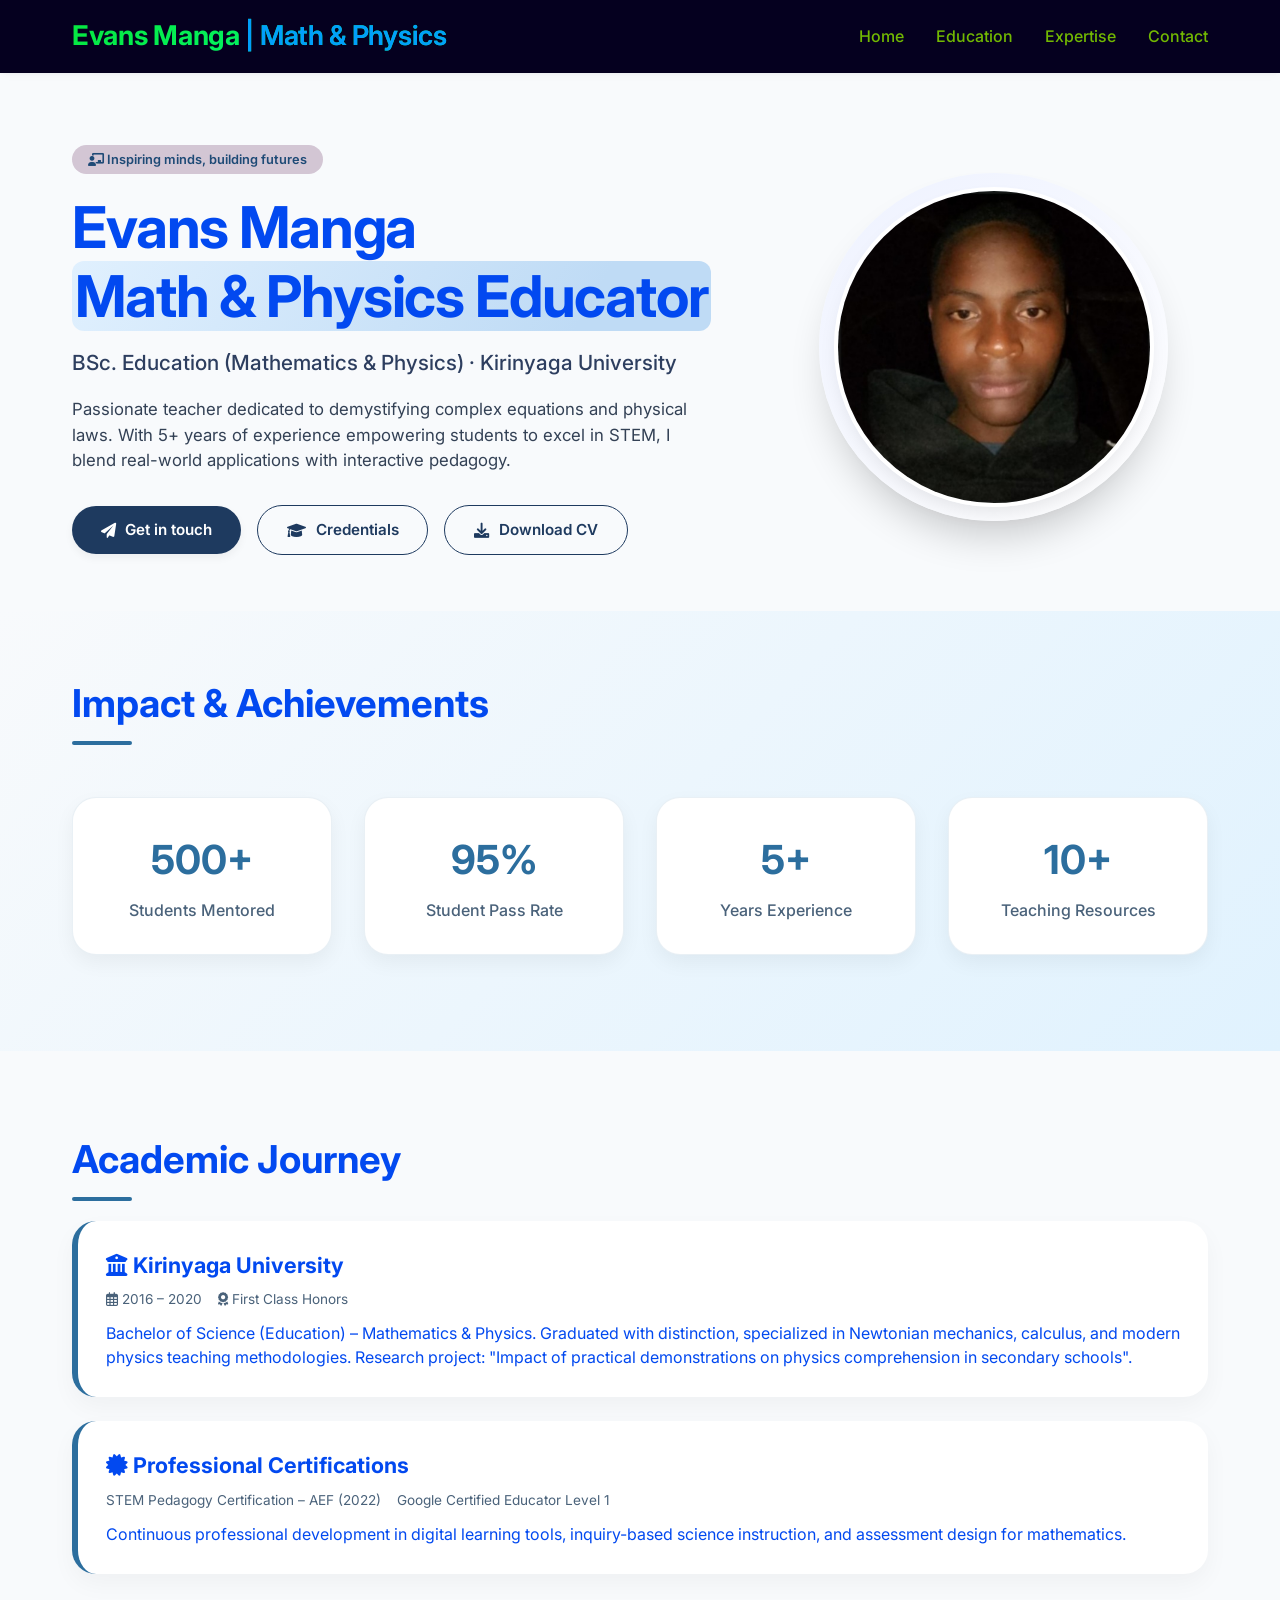
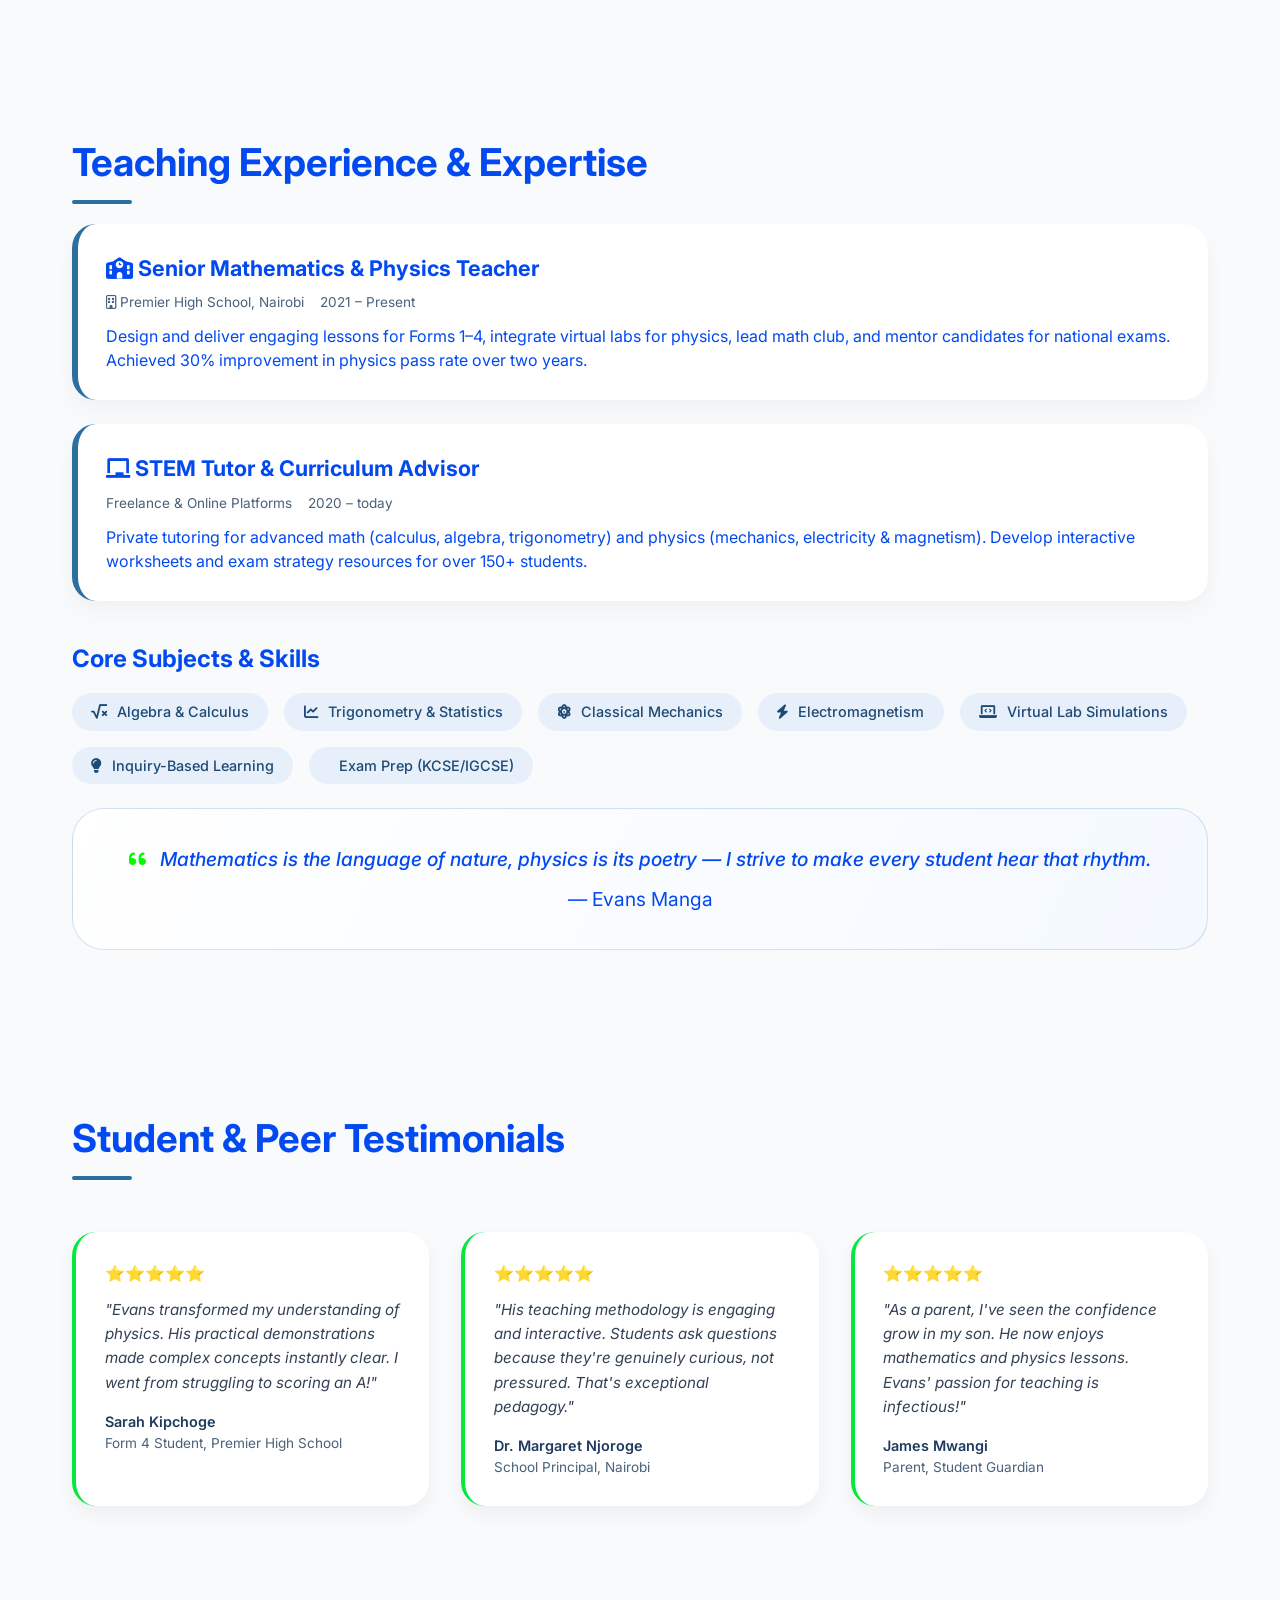
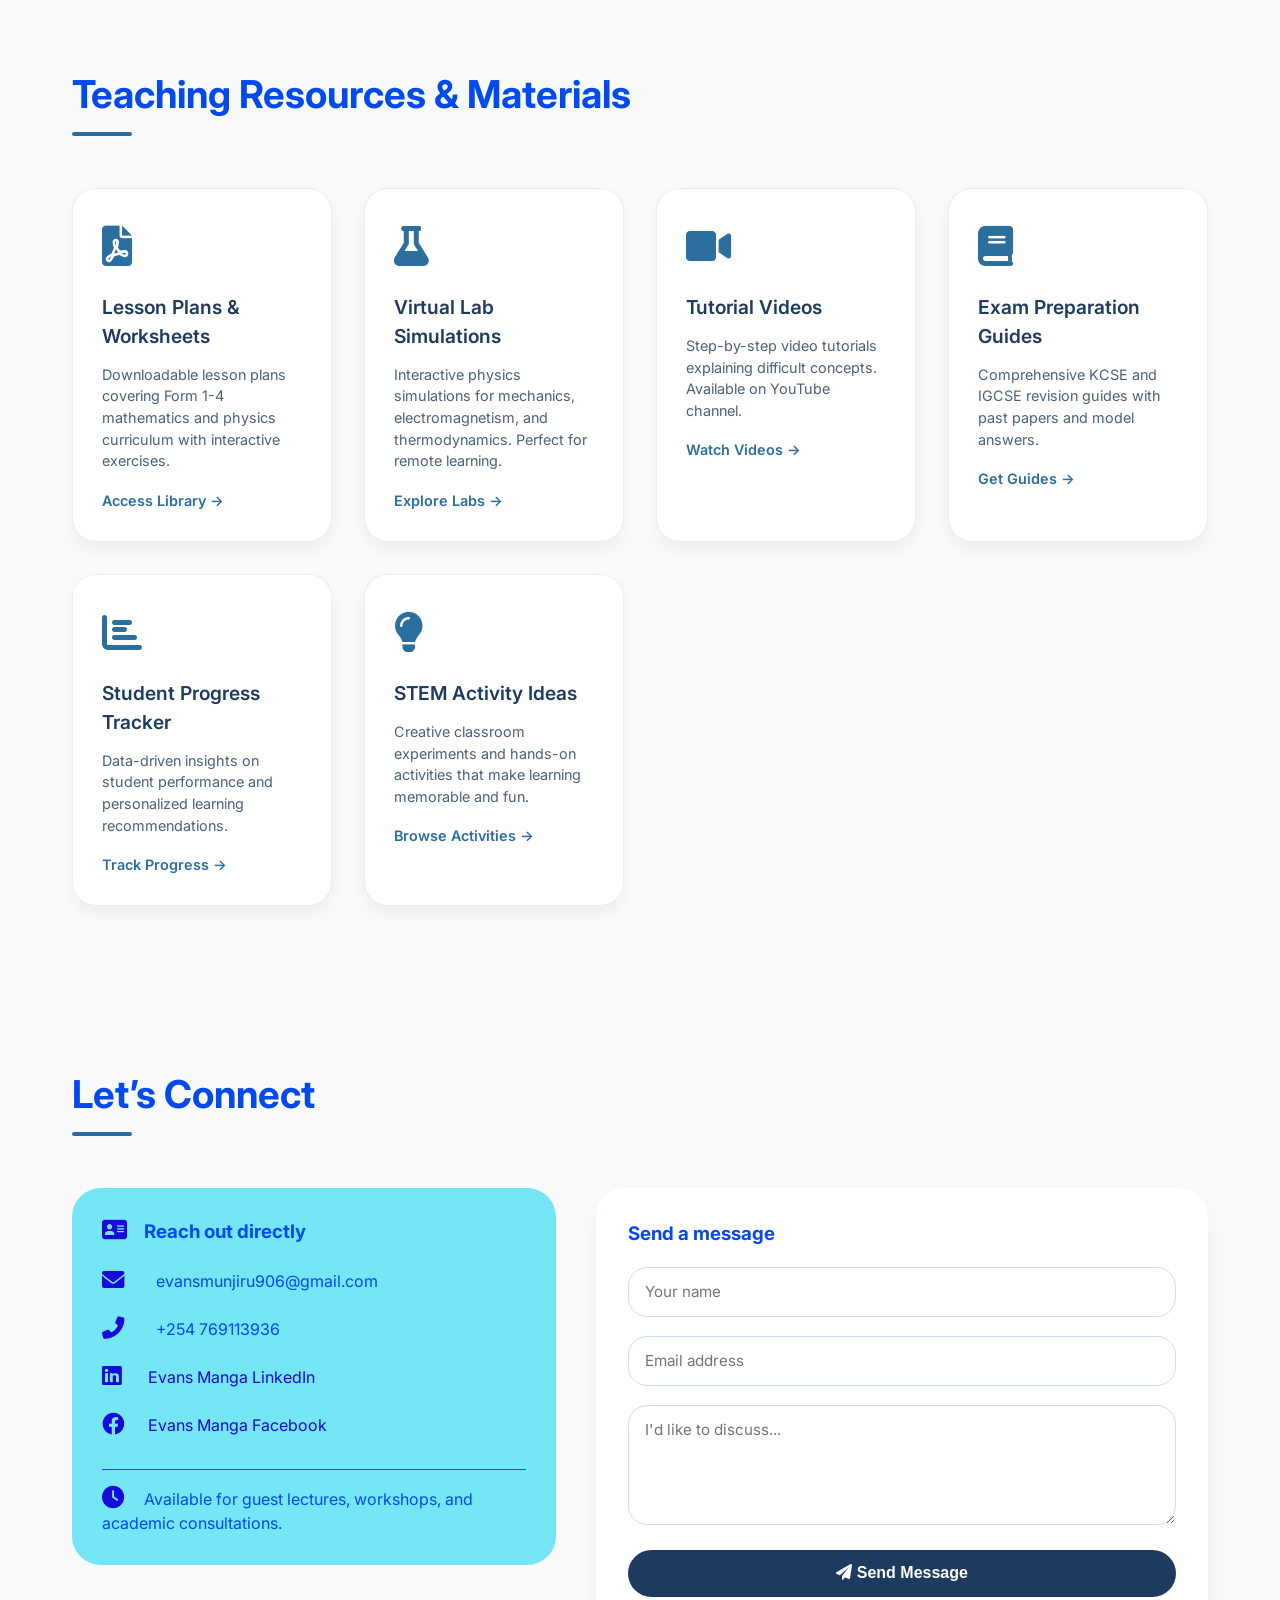
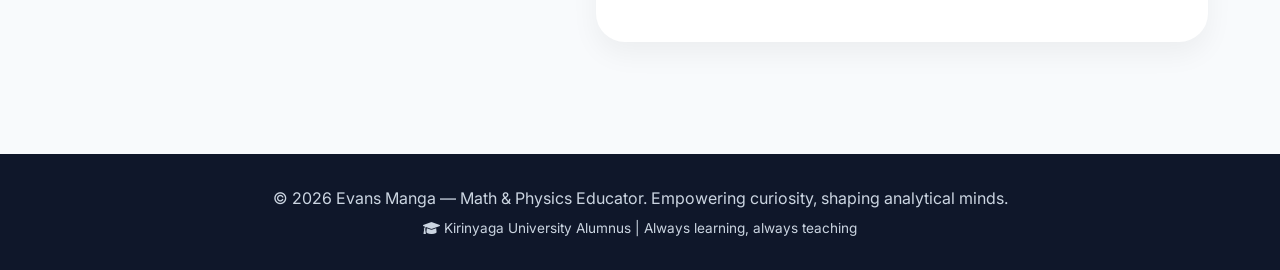
==== commit 2b29236e: "updated" ====
--- a/index.html
+++ b/index.html
@@ -1,4 +1,3 @@
-<<<<<<< HEAD
 <!DOCTYPE html>
 <html lang="en">
 <head>
@@ -50,7 +49,7 @@
                 <div class="hero-avatar">
                     <div class="avatar-circle">
                         <!-- Professional avatar placeholder (initials based illustration) -> using a clean SVG avatar -->
-                        <img src="C:\Users\USER\Downloads\me.jpeg" alt="Evans Manga portrait">
+                        <img src="me.jpeg" alt="Evans Manga portrait">
                     </div>
                 </div>
             </div>
@@ -259,266 +258,3 @@
 
 <!-- Inline additional style for better focus & responsiveness -->
 </body>
-=======
-<!DOCTYPE html>
-<html lang="en">
-<head>
-    <meta charset="UTF-8">
-    <meta name="viewport" content="width=device-width, initial-scale=1.0, user-scalable=yes">
-    <title>Evans Manga | Math & Physics Educator</title>
-    <!-- Favicon -->
-    <link rel="icon" href="data:image/svg+xml,<svg xmlns='http://www.w3.org/2000/svg' viewBox='0 0 100 100'><rect fill='%231e3a5f' width='100' height='100'/><text x='50' y='70' font-size='50' font-weight='bold' fill='white' text-anchor='middle' font-family='Arial'>EM</text></svg>" type="image/svg+xml">
-    <!-- Google Fonts & Font Awesome Icons -->
-    <link href="https://fonts.googleapis.com/css2?family=Inter:opsz,wght@14..32,300;14..32,400;14..32,600;14..32,700&display=swap" rel="stylesheet">
-    <link rel="stylesheet" href="https://cdnjs.cloudflare.com/ajax/libs/font-awesome/6.0.0-beta3/css/all.min.css">
-    <!-- External Stylesheet -->
-    <link rel="stylesheet" href="./assets/css/styles.css">
-    <style>
-    </style>
-</head>
-<body>
-
-<header>
-    <div class="container">
-        <div class="navbar">
-            <div class="logo">Evans Manga <span>| Math & Physics</span></div>
-            <ul class="nav-links">
-                <li><a href="#home">Home</a></li>
-                <li><a href="#education">Education</a></li>
-                <li><a href="#expertise">Expertise</a></li>
-                <li><a href="#contact">Contact</a></li>
-            </ul>
-        </div>
-    </div>
-</header>
-
-<main>
-    <!-- Hero Section -->
-    <section id="home" class="hero">
-        <div class="container">
-            <div class="hero-grid">
-                <div class="hero-content">
-                    <div class="hero-badge"><i class="fas fa-chalkboard-teacher"></i> Inspiring minds, building futures</div>
-                    <h1>Evans Manga<br> <span class="hero-highlight">Math & Physics Educator</span></h1>
-                    <div class="hero-title">BSc. Education (Mathematics & Physics) · Kirinyaga University</div>
-                    <p class="hero-desc">Passionate teacher dedicated to demystifying complex equations and physical laws. With 5+ years of experience empowering students to excel in STEM, I blend real-world applications with interactive pedagogy.</p>
-                    <div class="btn-group">
-                        <a href="#contact" class="btn btn-primary"><i class="fas fa-paper-plane"></i> Get in touch</a>
-                        <a href="#education" class="btn btn-outline"><i class="fas fa-graduation-cap"></i> Credentials</a>
-                        <a href="https://drive.google.com/file/d/YOUR_GOOGLE_DRIVE_CV_ID/view" class="btn btn-outline" target="_blank"><i class="fas fa-download"></i> Download CV</a>
-                    </div>
-                </div>
-                <div class="hero-avatar">
-                    <div class="avatar-circle">
-                        <!-- Professional avatar placeholder (initials based illustration) -> using a clean SVG avatar -->
-                        <img src="C:\Users\USER\Downloads\me.jpeg" alt="Evans Manga portrait">
-                    </div>
-                </div>
-            </div>
-        </div>
-    </section>
-
-    <!-- Statistics & Impact Section -->
-    <section style="background: linear-gradient(135deg, #f8fafc 0%, #e0f2fe 100%); padding: 4rem 0;">
-        <div class="container">
-            <h2 class="section-title">Impact & Achievements</h2>
-            <div class="stats-grid">
-                <div class="stat-card">
-                    <div class="stat-number">500+</div>
-                    <div class="stat-label">Students Mentored</div>
-                </div>
-                <div class="stat-card">
-                    <div class="stat-number">95%</div>
-                    <div class="stat-label">Student Pass Rate</div>
-                </div>
-                <div class="stat-card">
-                    <div class="stat-number">5+</div>
-                    <div class="stat-label">Years Experience</div>
-                </div>
-                <div class="stat-card">
-                    <div class="stat-number">10+</div>
-                    <div class="stat-label">Teaching Resources</div>
-                </div>
-            </div>
-        </div>
-    </section>
-
-    <!-- Education & Credentials (Kirinyaga University) -->
-    <section id="education">
-        <div class="container">
-            <h2 class="section-title">Academic Journey</h2>
-            <div class="timeline-grid">
-                <div class="edu-item">
-                    <h3><i class="fas fa-university"></i> Kirinyaga University</h3>
-                    <div class="meta"><span><i class="far fa-calendar-alt"></i> 2016 – 2020</span><span><i class="fas fa-award"></i> First Class Honors</span></div>
-                    <p>Bachelor of Science (Education) – Mathematics & Physics. Graduated with distinction, specialized in Newtonian mechanics, calculus, and modern physics teaching methodologies. Research project: "Impact of practical demonstrations on physics comprehension in secondary schools".</p>
-                </div>
-                <div class="edu-item">
-                    <h3><i class="fas fa-certificate"></i> Professional Certifications</h3>
-                    <div class="meta"><span>STEM Pedagogy Certification – AEF (2022)</span><span>Google Certified Educator Level 1</span></div>
-                    <p>Continuous professional development in digital learning tools, inquiry-based science instruction, and assessment design for mathematics.</p>
-                </div>
-            </div>
-        </div>
-    </section>
-
-    <!-- Teaching Experience + Subjects -->
-    <section id="expertise">
-        <div class="container">
-            <h2 class="section-title">Teaching Experience & Expertise</h2>
-            <div class="timeline-grid">
-                <div class="exp-item">
-                    <h3><i class="fas fa-school"></i> Senior Mathematics & Physics Teacher</h3>
-                    <div class="meta"><span><i class="far fa-building"></i> Premier High School, Nairobi</span><span>2021 – Present</span></div>
-                    <p>Design and deliver engaging lessons for Forms 1–4, integrate virtual labs for physics, lead math club, and mentor candidates for national exams. Achieved 30% improvement in physics pass rate over two years.</p>
-                </div>
-                <div class="exp-item">
-                    <h3><i class="fas fa-chalkboard"></i> STEM Tutor & Curriculum Advisor</h3>
-                    <div class="meta"><span>Freelance & Online Platforms</span><span>2020 – today</span></div>
-                    <p>Private tutoring for advanced math (calculus, algebra, trigonometry) and physics (mechanics, electricity & magnetism). Develop interactive worksheets and exam strategy resources for over 150+ students.</p>
-                </div>
-            </div>
-            
-            <div style="margin-top: 2.5rem;">
-                <h3 style="font-size: 1.5rem; margin-bottom: 1rem;">Core Subjects & Skills</h3>
-                <div class="skills-container">
-                    <span class="skill-badge"><i class="fas fa-square-root-alt"></i> Algebra & Calculus</span>
-                    <span class="skill-badge"><i class="fas fa-chart-line"></i> Trigonometry & Statistics</span>
-                    <span class="skill-badge"><i class="fas fa-atom"></i> Classical Mechanics</span>
-                    <span class="skill-badge"><i class="fas fa-bolt"></i> Electromagnetism</span>
-                    <span class="skill-badge"><i class="fas fa-laptop-code"></i> Virtual Lab Simulations</span>
-                    <span class="skill-badge"><i class="fas fa-lightbulb"></i> Inquiry-Based Learning</span>
-                    <span class="skill-badge"><i class="fas fa-chart-simple"></i> Exam Prep (KCSE/IGCSE)</span>
-                </div>
-            </div>
-
-            <div class="philosophy-card">
-                <i class="fas fa-quote-left" style="color:#08fa00; margin-right: 8px;"></i> 
-                Mathematics is the language of nature, physics is its poetry — I strive to make every student hear that rhythm.
-                <div style="margin-top: 12px; font-weight: 400; font-style: normal;">— Evans Manga</div>
-            </div>
-        </div>
-    </section>
-
-    <!-- Testimonials Section -->
-    <section style="background: #f8fafc; padding: 5rem 0;">
-        <div class="container">
-            <h2 class="section-title">Student & Peer Testimonials</h2>
-            <div class="testimonials-grid">
-                <div class="testimonial-card">
-                    <div class="stars">⭐⭐⭐⭐⭐</div>
-                    <p class="testimonial-text">"Evans transformed my understanding of physics. His practical demonstrations made complex concepts instantly clear. I went from struggling to scoring an A!"</p>
-                    <div class="testimonial-author">Sarah Kipchoge</div>
-                    <div class="testimonial-role">Form 4 Student, Premier High School</div>
-                </div>
-                <div class="testimonial-card">
-                    <div class="stars">⭐⭐⭐⭐⭐</div>
-                    <p class="testimonial-text">"His teaching methodology is engaging and interactive. Students ask questions because they're genuinely curious, not pressured. That's exceptional pedagogy."</p>
-                    <div class="testimonial-author">Dr. Margaret Njoroge</div>
-                    <div class="testimonial-role">School Principal, Nairobi</div>
-                </div>
-                <div class="testimonial-card">
-                    <div class="stars">⭐⭐⭐⭐⭐</div>
-                    <p class="testimonial-text">"As a parent, I've seen the confidence grow in my son. He now enjoys mathematics and physics lessons. Evans' passion for teaching is infectious!"</p>
-                    <div class="testimonial-author">James Mwangi</div>
-                    <div class="testimonial-role">Parent, Student Guardian</div>
-                </div>
-            </div>
-        </div>
-    </section>
-
-    <!-- Teaching Resources & Materials Section -->
-    <section style="padding: 5rem 0;">
-        <div class="container">
-            <h2 class="section-title">Teaching Resources & Materials</h2>
-            <div class="resources-grid">
-                <div class="resource-card">
-                    <div class="resource-icon"><i class="fas fa-file-pdf"></i></div>
-                    <div class="resource-title">Lesson Plans & Worksheets</div>
-                    <p class="resource-desc">Downloadable lesson plans covering Form 1-4 mathematics and physics curriculum with interactive exercises.</p>
-                    <a href="#" class="resource-link">Access Library →</a>
-                </div>
-                <div class="resource-card">
-                    <div class="resource-icon"><i class="fas fa-flask"></i></div>
-                    <div class="resource-title">Virtual Lab Simulations</div>
-                    <p class="resource-desc">Interactive physics simulations for mechanics, electromagnetism, and thermodynamics. Perfect for remote learning.</p>
-                    <a href="#" class="resource-link">Explore Labs →</a>
-                </div>
-                <div class="resource-card">
-                    <div class="resource-icon"><i class="fas fa-video"></i></div>
-                    <div class="resource-title">Tutorial Videos</div>
-                    <p class="resource-desc">Step-by-step video tutorials explaining difficult concepts. Available on YouTube channel.</p>
-                    <a href="https://youtube.com/@EvansManga" target="_blank" class="resource-link">Watch Videos →</a>
-                </div>
-                <div class="resource-card">
-                    <div class="resource-icon"><i class="fas fa-book"></i></div>
-                    <div class="resource-title">Exam Preparation Guides</div>
-                    <p class="resource-desc">Comprehensive KCSE and IGCSE revision guides with past papers and model answers.</p>
-                    <a href="#" class="resource-link">Get Guides →</a>
-                </div>
-                <div class="resource-card">
-                    <div class="resource-icon"><i class="fas fa-chart-bar"></i></div>
-                    <div class="resource-title">Student Progress Tracker</div>
-                    <p class="resource-desc">Data-driven insights on student performance and personalized learning recommendations.</p>
-                    <a href="#" class="resource-link">Track Progress →</a>
-                </div>
-                <div class="resource-card">
-                    <div class="resource-icon"><i class="fas fa-lightbulb"></i></div>
-                    <div class="resource-title">STEM Activity Ideas</div>
-                    <p class="resource-desc">Creative classroom experiments and hands-on activities that make learning memorable and fun.</p>
-                    <a href="#" class="resource-link">Browse Activities →</a>
-                </div>
-            </div>
-        </div>
-    </section>
-
-    <!-- Contact Section & Simple JS form handling -->
-    <section id="contact">
-        <div class="container">
-            <h2 class="section-title">Let’s Connect</h2>
-            <div class="contact-wrapper">
-                <div class="contact-info">
-                    <h3 style="margin-bottom: 1.4rem;"><i class="fas fa-address-card"></i> Reach out directly</h3>
-                    <div class="contact-detail"><i class="fas fa-envelope"></i> <span>evansmunjiru906@gmail.com</span></div>
-                    <div class="contact-detail"><i class="fas fa-phone-alt"></i> <span>+254 769113936</span></div>
-                    <div class="contact-detail"><a href="https://linkedin.com/in/evans-manga" target="_blank" style="text-decoration: none; color: #180ad8; display: flex; align-items: center; gap: 0.5rem;"><i class="fab fa-linkedin"></i> <span>Evans Manga LinkedIn</span></a></div>
-                    <div class="contact-detail"><a href="https://facebook.com/evans-manga" target="_blank" style="text-decoration: none; color: #180ad8; display: flex; align-items: center; gap: 0.5rem;"><i class="fab fa-facebook"></i> <span>Evans Manga Facebook</span></a></div>
-                    <div style="margin-top: 2rem; border-top: 1px solid #fd0000; padding-top: 1rem;">
-                        <p><i class="fas fa-clock"></i> Available for guest lectures, workshops, and academic consultations.</p>
-                    </div>
-                </div>
-                <div class="contact-form">
-                    <h3 style="margin-bottom: 1.2rem;">Send a message</h3>
-                    <form id="contactForm" action="https://formspree.io/f/YOUR_FORMSPREE_ID" method="POST">
-                        <div class="form-group">
-                            <input type="text" name="name" placeholder="Your name" required>
-                        </div>
-                        <div class="form-group">
-                            <input type="email" name="email" placeholder="Email address" required>
-                        </div>
-                        <div class="form-group">
-                            <textarea name="message" rows="4" placeholder="I'd like to discuss..."></textarea>
-                        </div>
-                        <button type="submit" id="submitBtn"><i class="fas fa-paper-plane"></i> Send Message</button>
-                        <div id="formFeedback" class="hidden-message"></div>
-                    </form>
-                </div>
-            </div>
-        </div>
-    </section>
-</main>
-
-<footer class="footer">
-    <div class="container">
-        <p>© <span id="currentYear">2025</span> Evans Manga — Math & Physics Educator. Empowering curiosity, shaping analytical minds.</p>
-        <p style="margin-top: 0.5rem; font-size: 0.85rem;"><i class="fas fa-graduation-cap"></i> Kirinyaga University Alumnus | Always learning, always teaching</p>
-    </div>
-</footer>
-
-<!-- JavaScript for interactive form and smooth scroll -->
-<script src="./assets/js/script.js"></script>
-
-<!-- Inline additional style for better focus & responsiveness -->
-</body>
->>>>>>> 8ee3f0bbda2a9b70565483934cd058c357201f12
-</html>
--- a/assets/css/styles.css
+++ b/assets/css/styles.css
@@ -34,16 +34,6 @@
     width: min(100%, var(--page-max-width));
     margin: 0 auto;
     padding: 0 clamp(1rem, 3vw, 2rem);
-}
-
-/* glassmorphism / cards */
-.card {
-    background: rgba(255, 255, 255, 0.9);
-    backdrop-filter: blur(2px);
-    border-radius: 2rem;
-    box-shadow: 0 20px 35px -12px rgba(0, 0, 0, 0.08);
-    transition: all 0.25s ease;
-    border: 1px solid rgba(255, 255, 255, 0.5);
 }
 
 /* header / navbar */
@@ -547,60 +537,6 @@
     text-decoration: underline;
 }
 
-/* Gallery */
-.gallery-grid {
-    display: grid;
-    grid-template-columns: repeat(auto-fit, minmax(250px, 1fr));
-    gap: 1.5rem;
-    margin-top: 2rem;
-}
-
-.gallery-item {
-    position: relative;
-    border-radius: 1.5rem;
-    overflow: hidden;
-    box-shadow: 0 8px 20px rgba(0, 0, 0, 0.1);
-    cursor: pointer;
-    transition: all 0.3s ease;
-    aspect-ratio: 1;
-}
-
-.gallery-item:hover {
-    transform: scale(1.03);
-    box-shadow: 0 12px 30px rgba(0, 0, 0, 0.15);
-}
-
-.gallery-image {
-    width: 100%;
-    height: 100%;
-    object-fit: cover;
-}
-
-.gallery-overlay {
-    position: absolute;
-    top: 0;
-    left: 0;
-    right: 0;
-    bottom: 0;
-    background: rgba(44, 110, 158, 0.7);
-    display: flex;
-    align-items: center;
-    justify-content: center;
-    opacity: 0;
-    transition: opacity 0.3s ease;
-}
-
-.gallery-item:hover .gallery-overlay {
-    opacity: 1;
-}
-
-.gallery-label {
-    color: white;
-    text-align: center;
-    font-weight: 600;
-    font-size: 1rem;
-}
-
 /* responsive */
 @media (max-width: 900px) {
     .hero-grid,
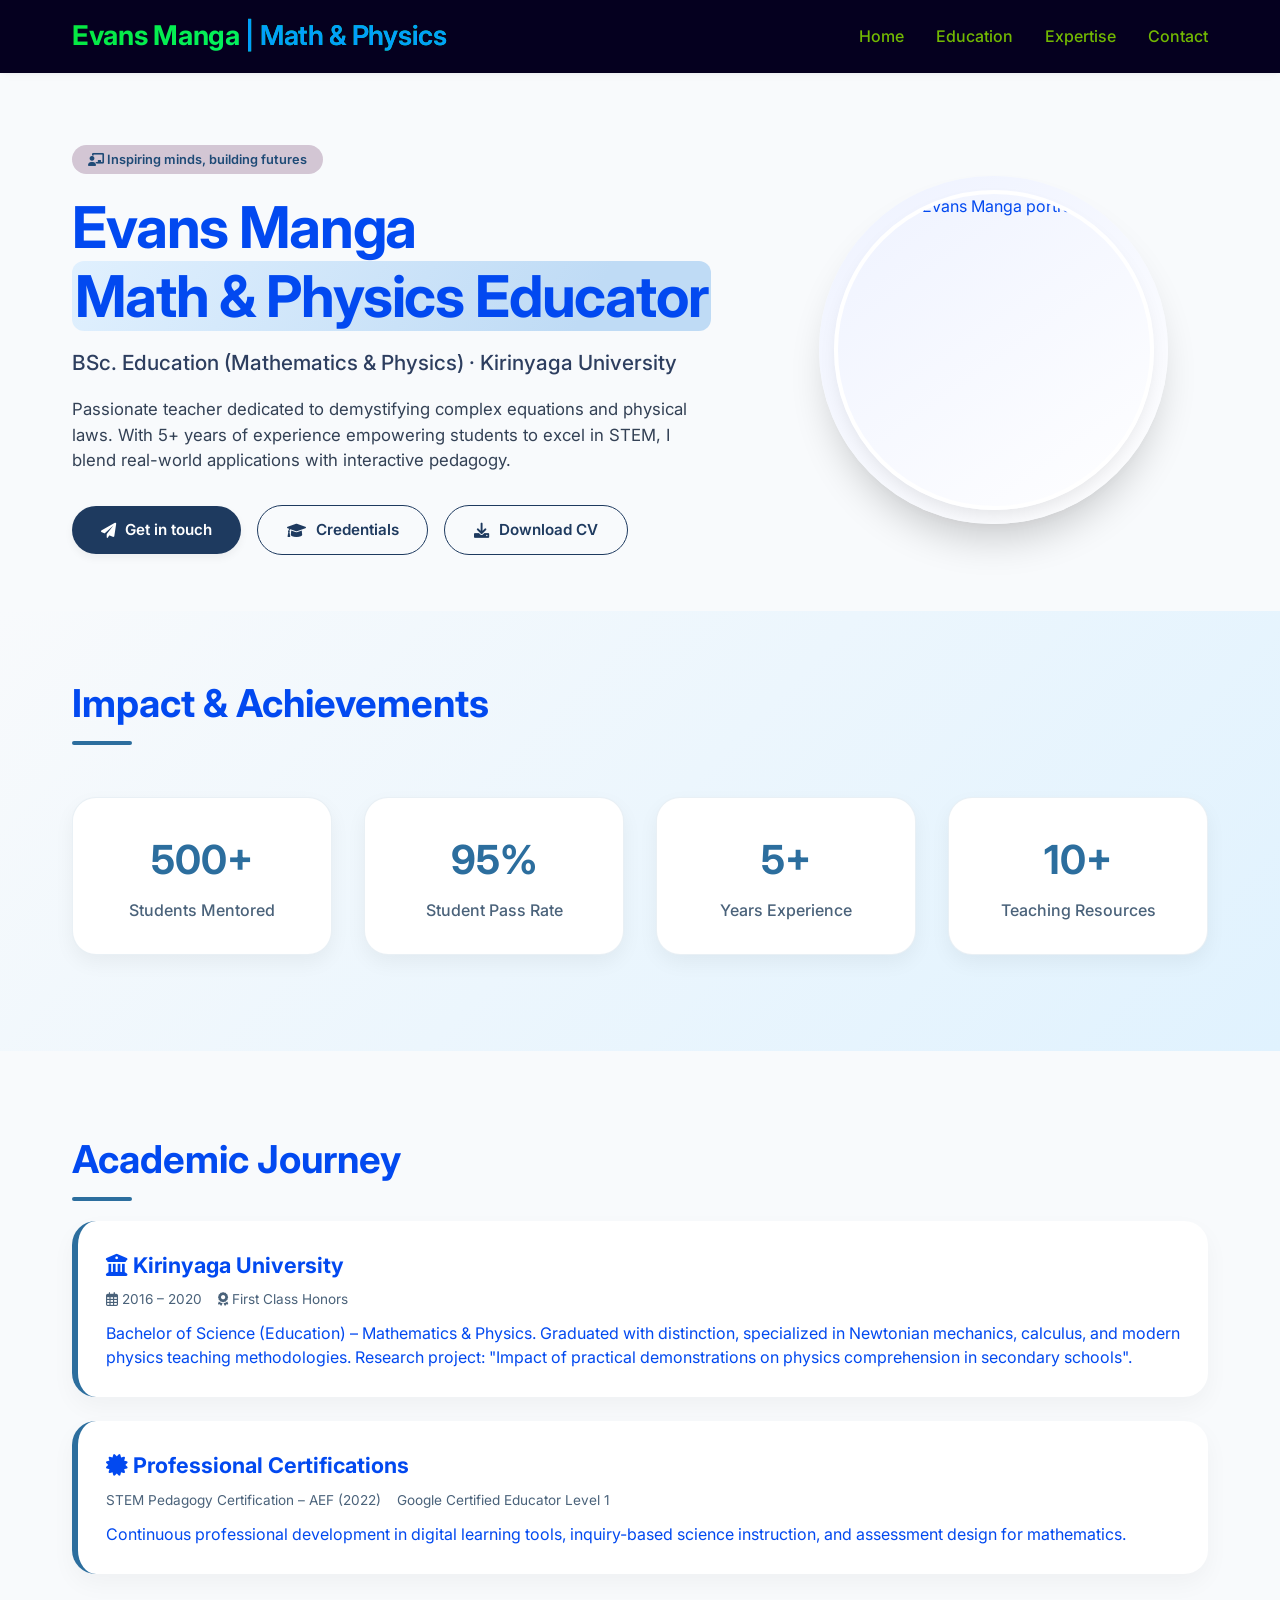
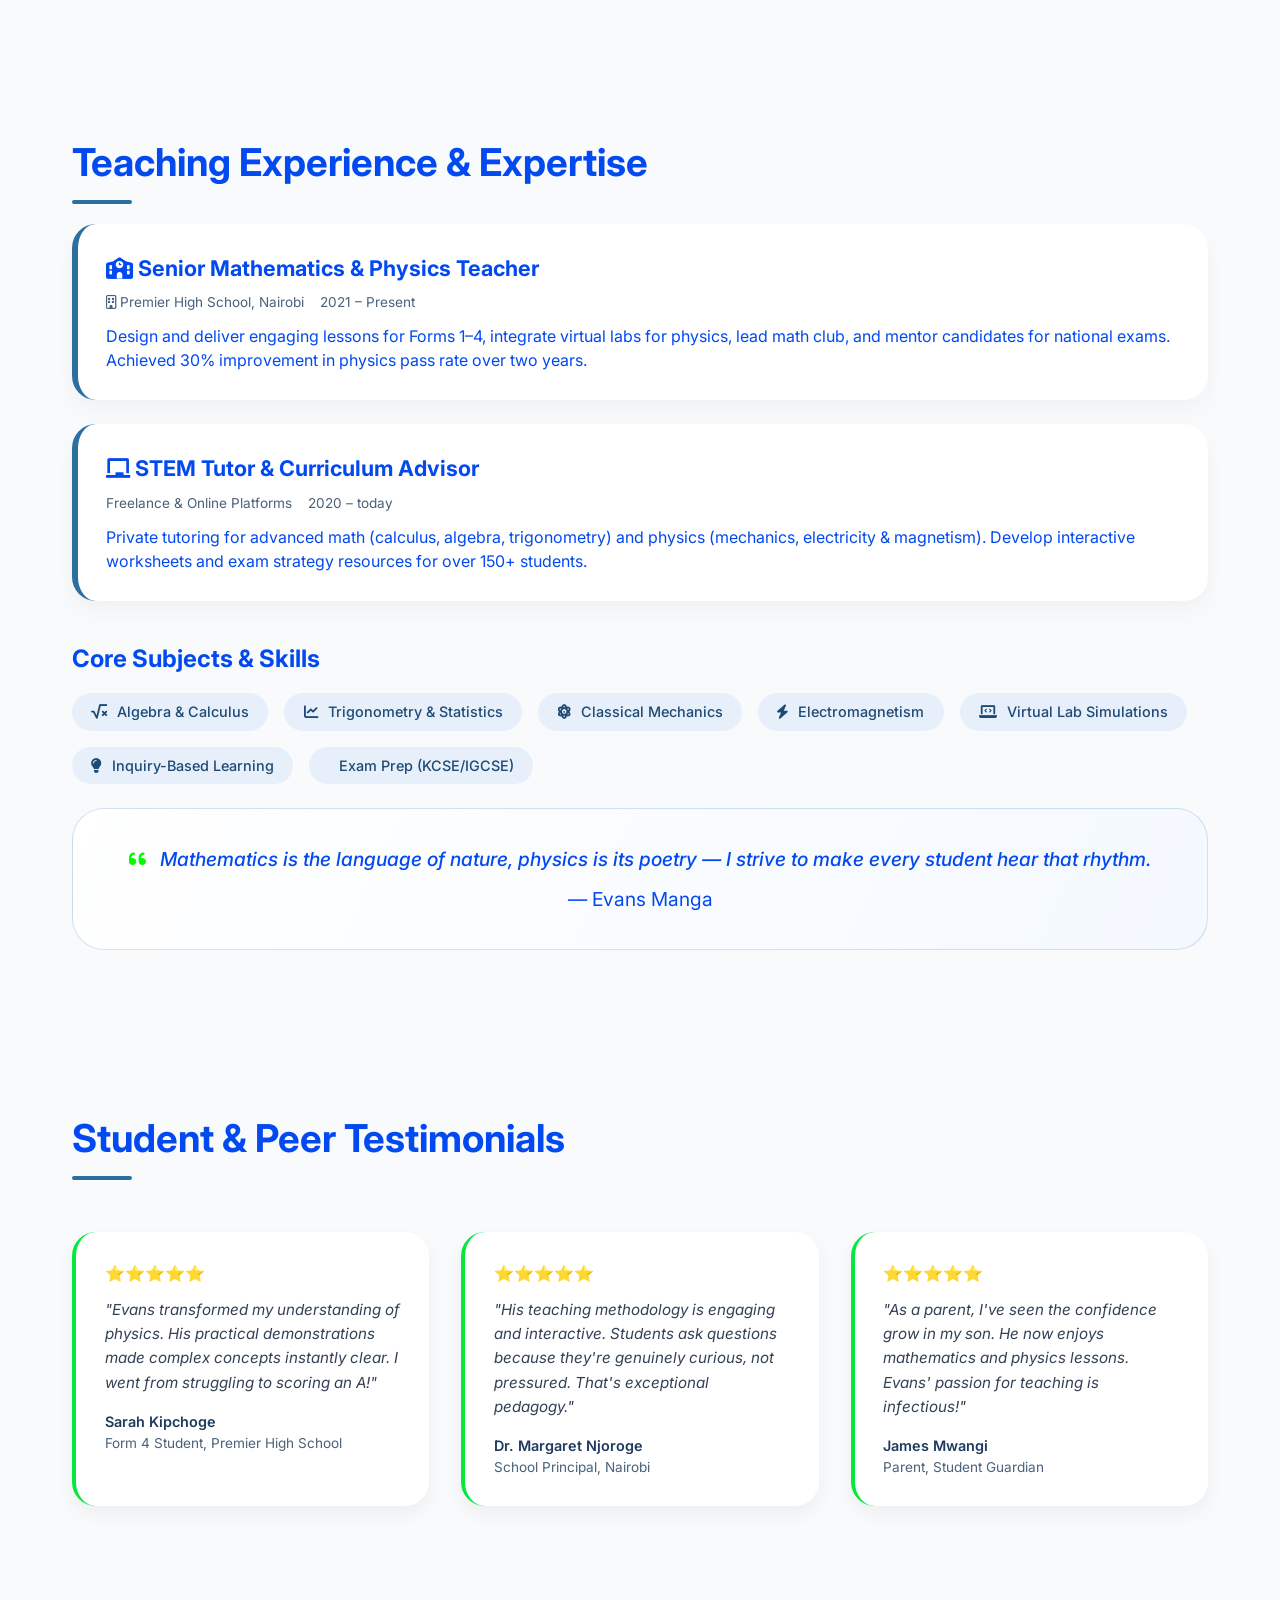
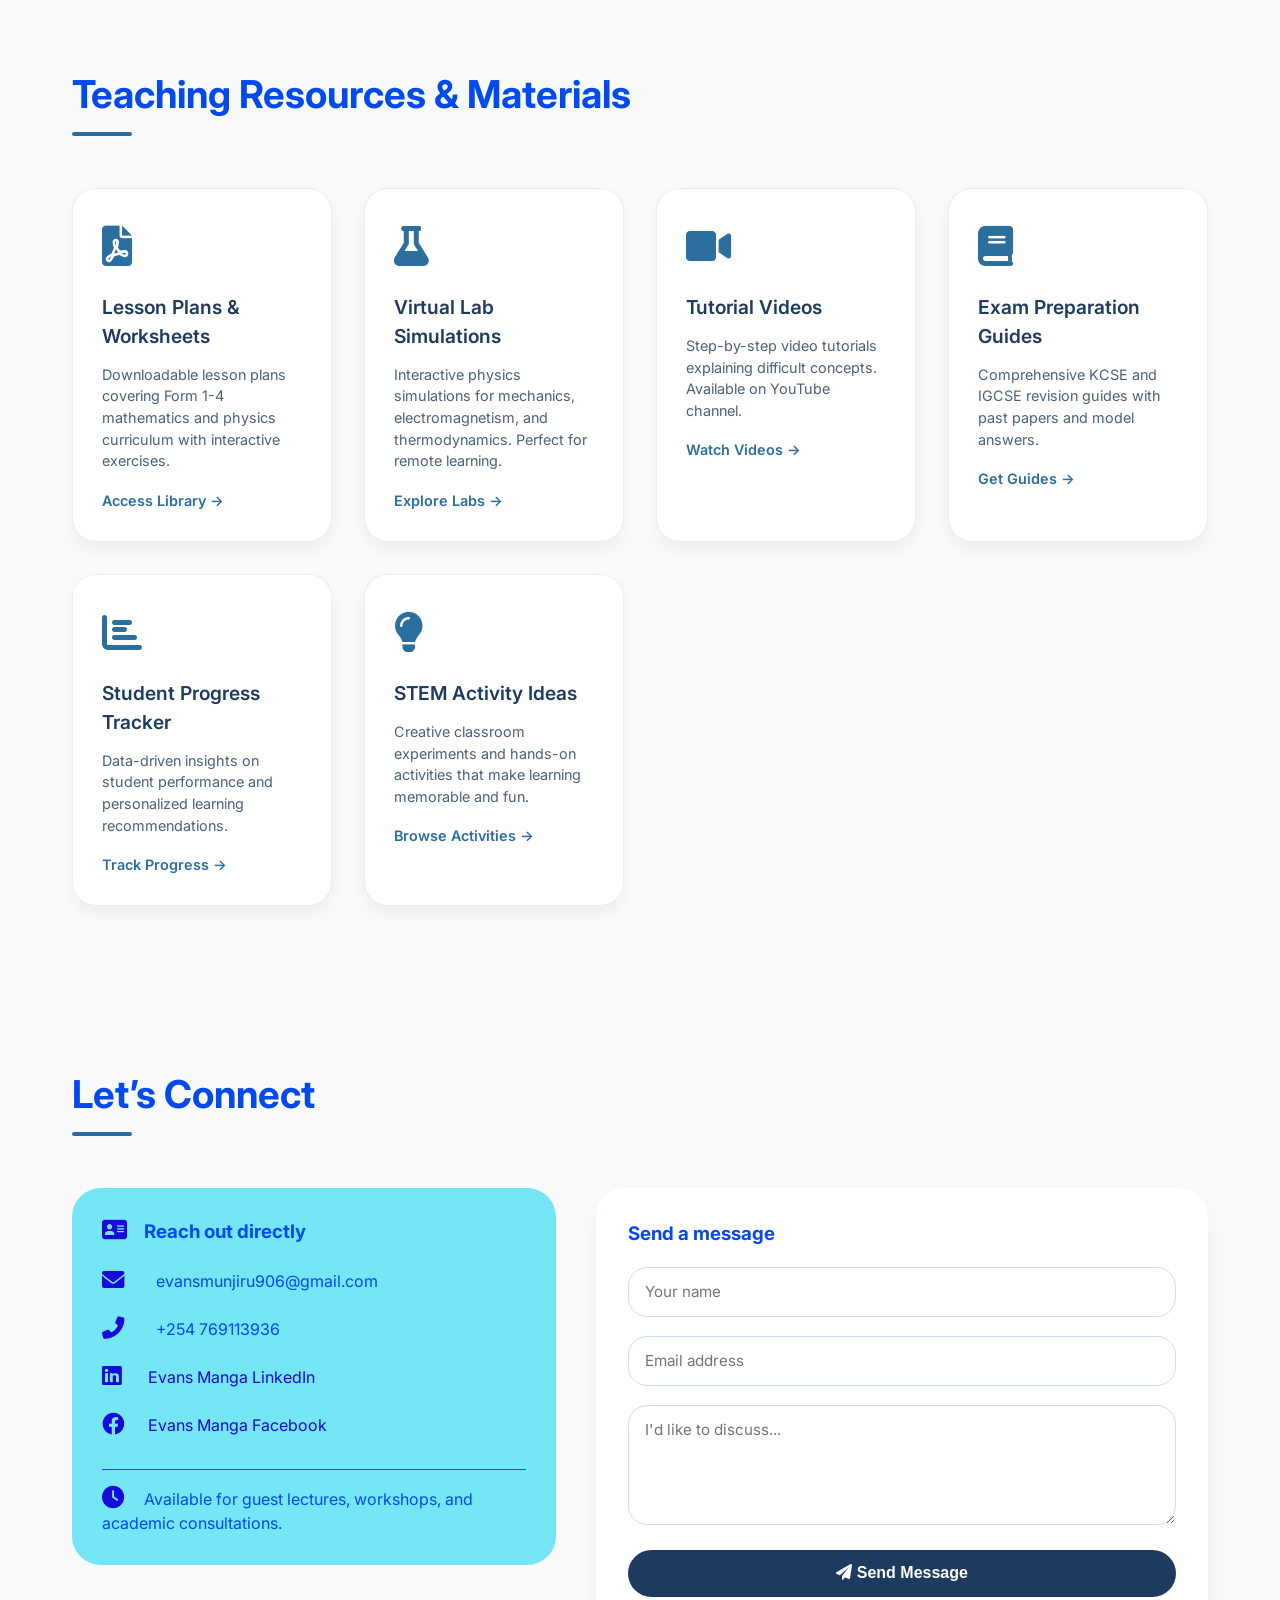
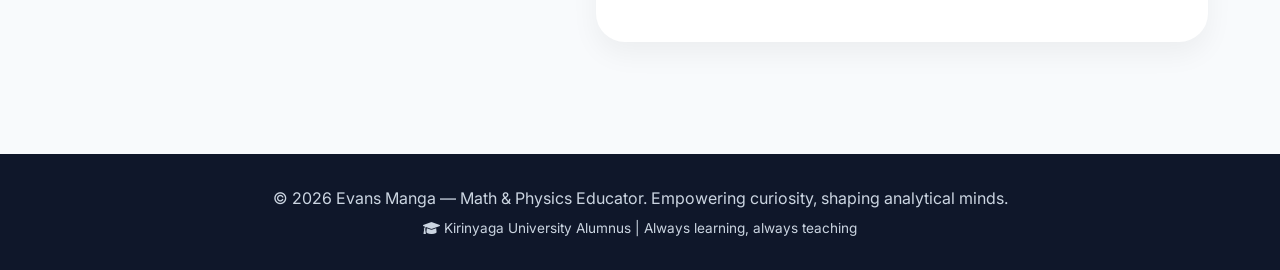
==== commit ff4489a3: "Update index.html" ====
--- a/index.html
+++ b/index.html
@@ -49,7 +49,7 @@
                 <div class="hero-avatar">
                     <div class="avatar-circle">
                         <!-- Professional avatar placeholder (initials based illustration) -> using a clean SVG avatar -->
-                        <img src="me.jpeg" alt="Evans Manga portrait">
+                        <img src="manga.jpeg" alt="Evans Manga portrait">
                     </div>
                 </div>
             </div>
@@ -258,3 +258,4 @@
 
 <!-- Inline additional style for better focus & responsiveness -->
 </body>
+</html>
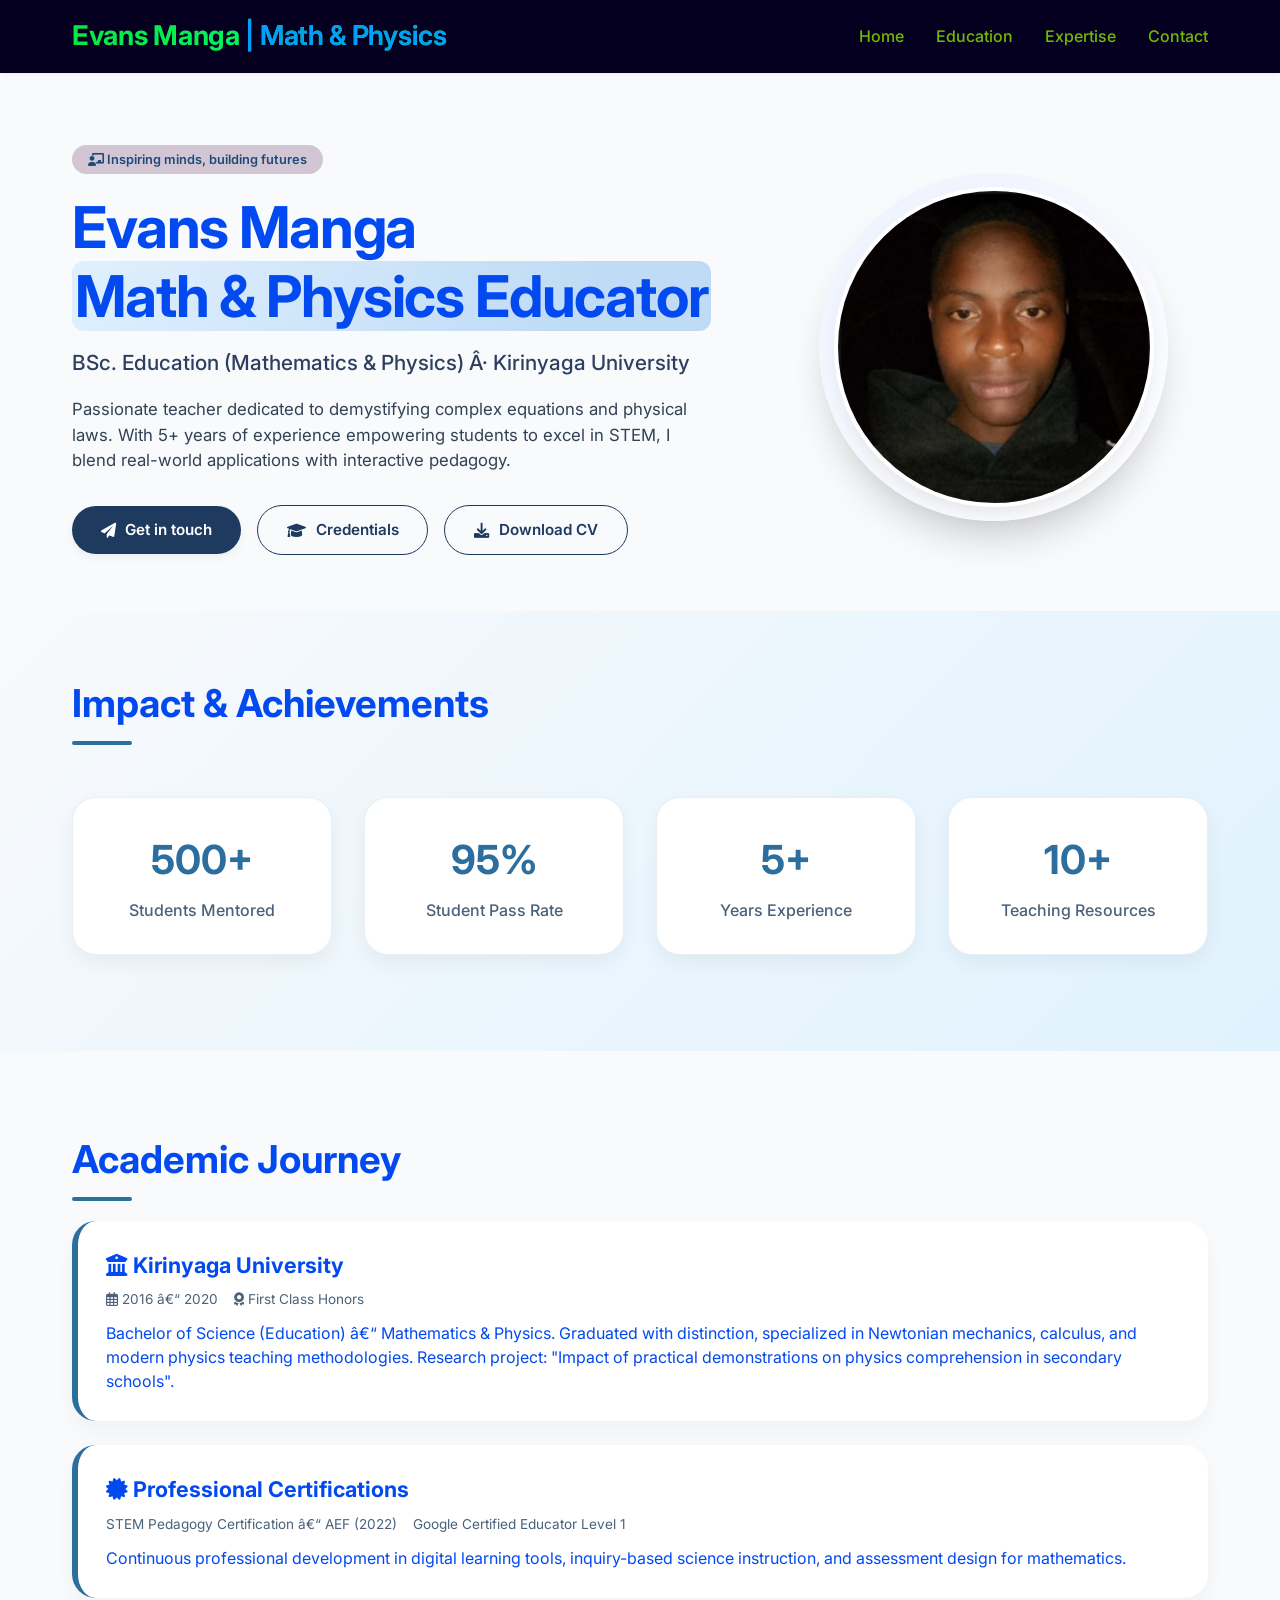
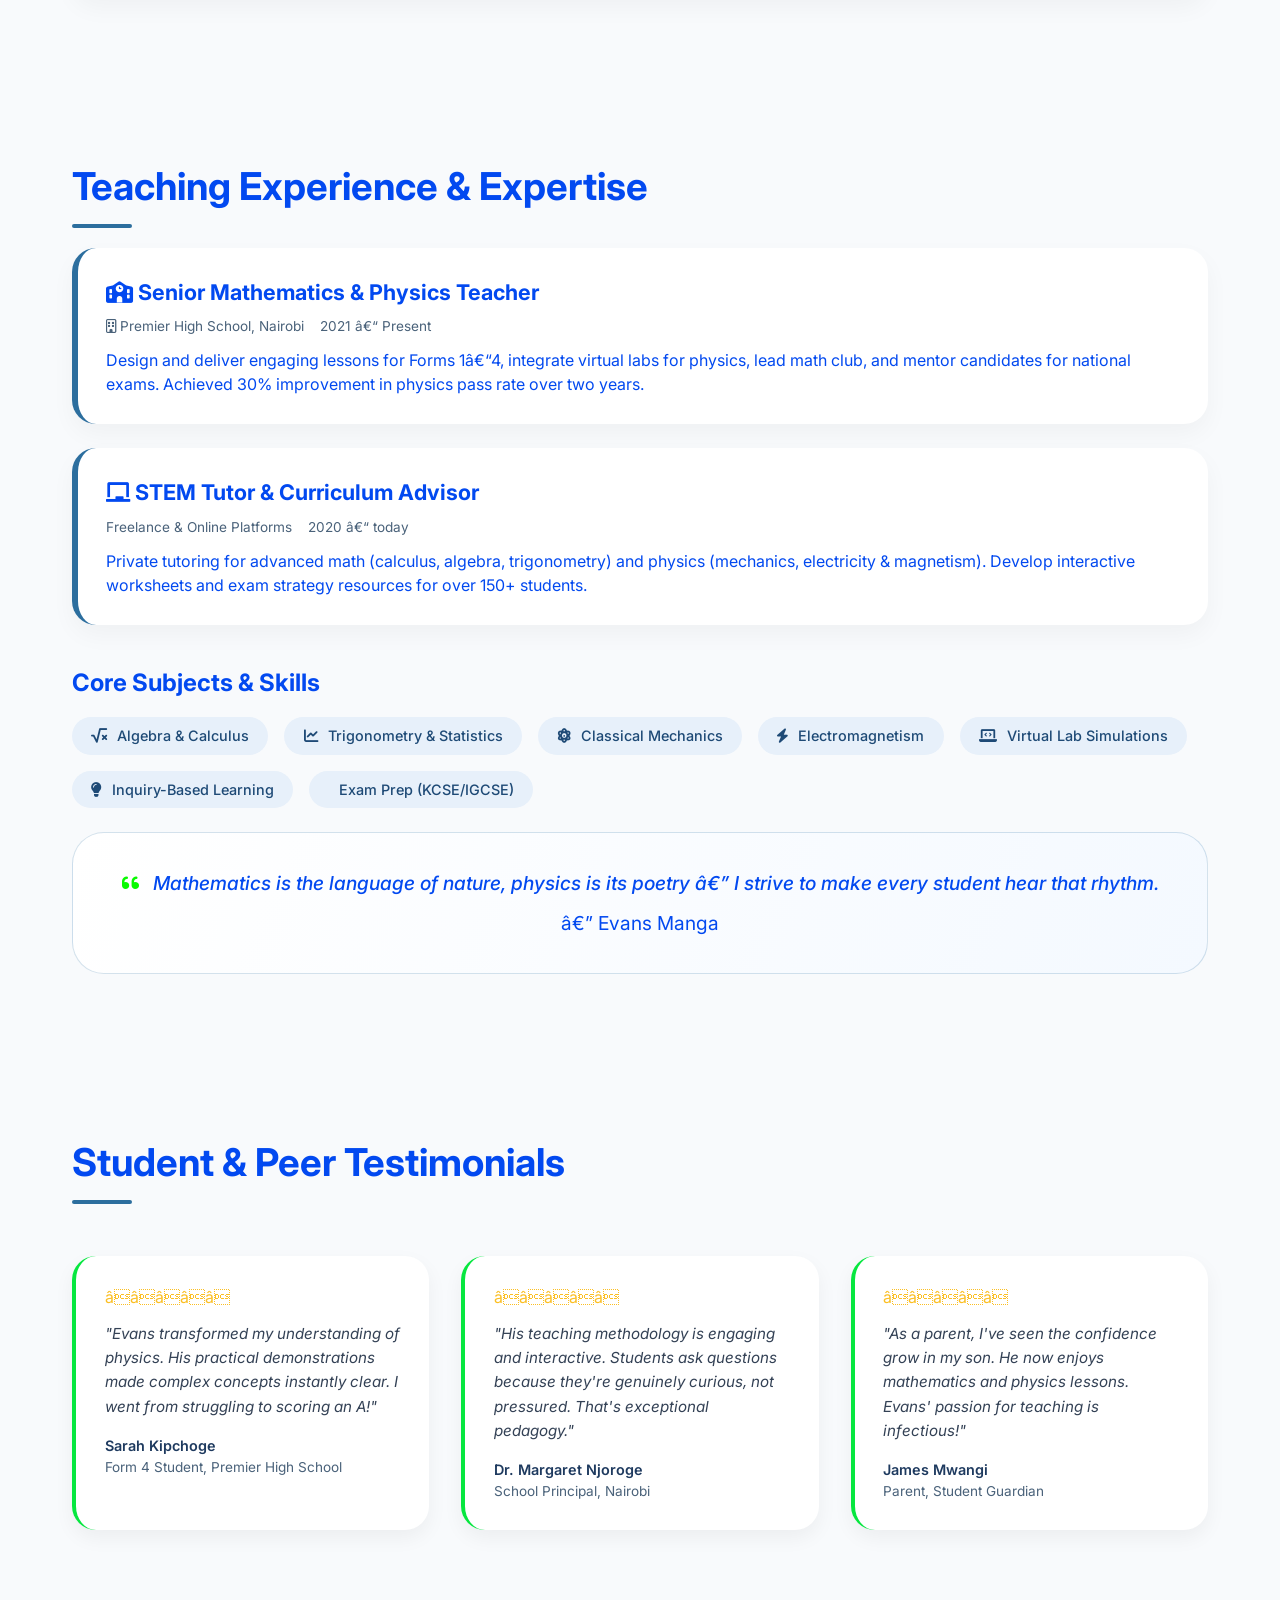
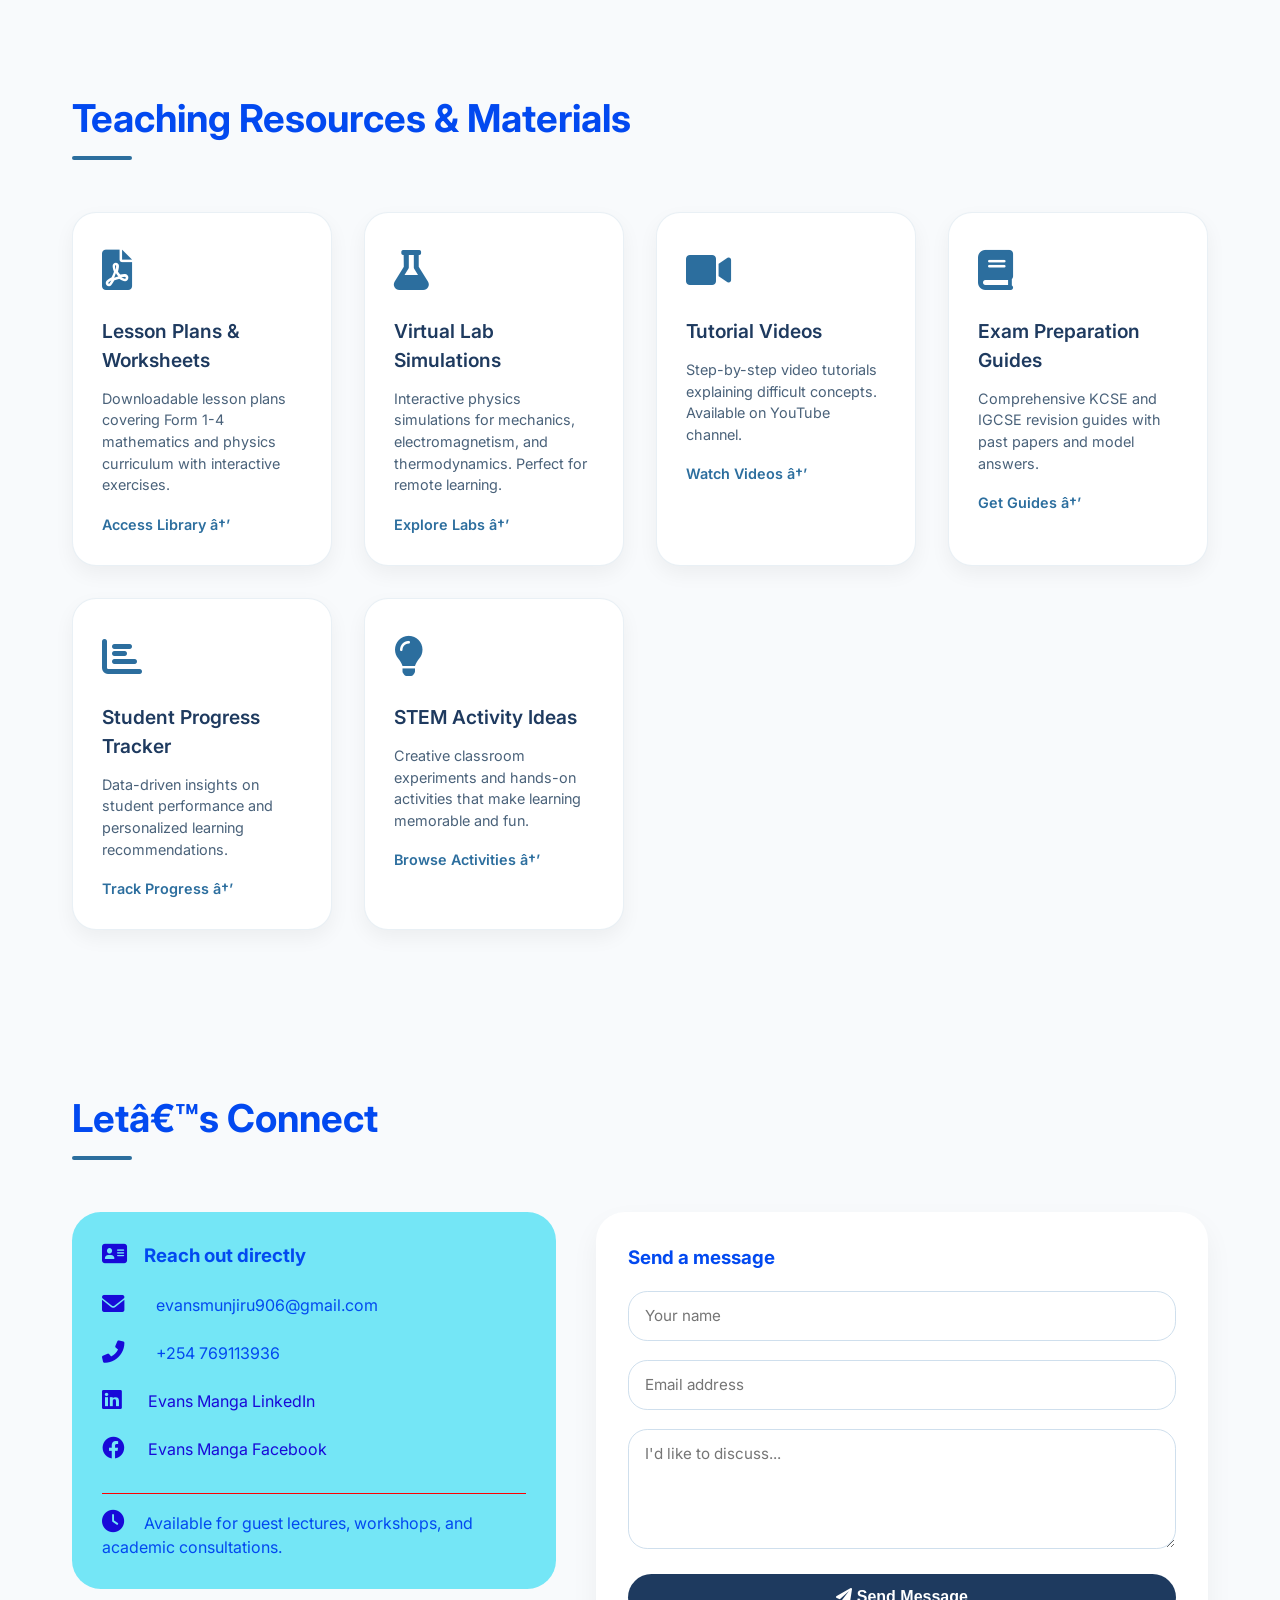
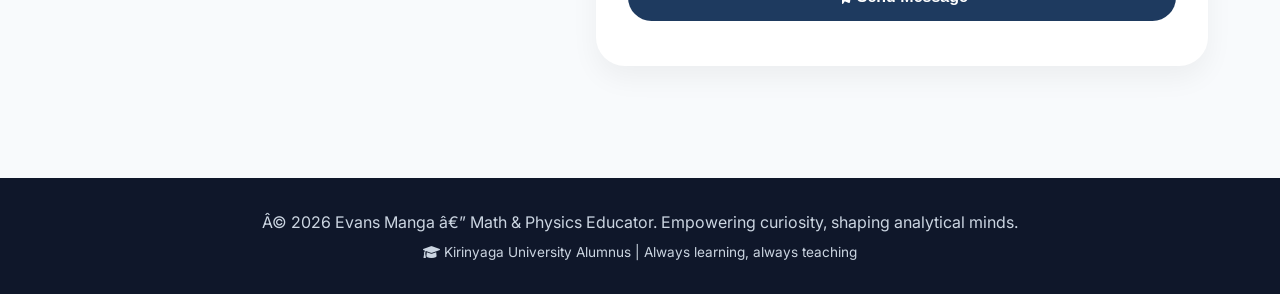
==== commit 280e80bb: "Update index.html" ====
--- a/index.html
+++ b/index.html
@@ -4,18 +4,12 @@
     <meta charset="UTF-8">
     <meta name="viewport" content="width=device-width, initial-scale=1.0, user-scalable=yes">
     <title>Evans Manga | Math & Physics Educator</title>
-    <!-- Favicon -->
     <link rel="icon" href="data:image/svg+xml,<svg xmlns='http://www.w3.org/2000/svg' viewBox='0 0 100 100'><rect fill='%231e3a5f' width='100' height='100'/><text x='50' y='70' font-size='50' font-weight='bold' fill='white' text-anchor='middle' font-family='Arial'>EM</text></svg>" type="image/svg+xml">
-    <!-- Google Fonts & Font Awesome Icons -->
     <link href="https://fonts.googleapis.com/css2?family=Inter:opsz,wght@14..32,300;14..32,400;14..32,600;14..32,700&display=swap" rel="stylesheet">
     <link rel="stylesheet" href="https://cdnjs.cloudflare.com/ajax/libs/font-awesome/6.0.0-beta3/css/all.min.css">
-    <!-- External Stylesheet -->
     <link rel="stylesheet" href="./assets/css/styles.css">
-    <style>
-    </style>
 </head>
 <body>
-
 <header>
     <div class="container">
         <div class="navbar">
@@ -31,14 +25,13 @@
 </header>
 
 <main>
-    <!-- Hero Section -->
     <section id="home" class="hero">
         <div class="container">
             <div class="hero-grid">
                 <div class="hero-content">
                     <div class="hero-badge"><i class="fas fa-chalkboard-teacher"></i> Inspiring minds, building futures</div>
                     <h1>Evans Manga<br> <span class="hero-highlight">Math & Physics Educator</span></h1>
-                    <div class="hero-title">BSc. Education (Mathematics & Physics) · Kirinyaga University</div>
+                    <div class="hero-title">BSc. Education (Mathematics & Physics) Â· Kirinyaga University</div>
                     <p class="hero-desc">Passionate teacher dedicated to demystifying complex equations and physical laws. With 5+ years of experience empowering students to excel in STEM, I blend real-world applications with interactive pedagogy.</p>
                     <div class="btn-group">
                         <a href="#contact" class="btn btn-primary"><i class="fas fa-paper-plane"></i> Get in touch</a>
@@ -48,15 +41,13 @@
                 </div>
                 <div class="hero-avatar">
                     <div class="avatar-circle">
-                        <!-- Professional avatar placeholder (initials based illustration) -> using a clean SVG avatar -->
-                        <img src="manga.jpeg" alt="Evans Manga portrait">
+                        <img src="me.jpeg" alt="Evans Manga portrait">
                     </div>
                 </div>
             </div>
         </div>
     </section>
 
-    <!-- Statistics & Impact Section -->
     <section style="background: linear-gradient(135deg, #f8fafc 0%, #e0f2fe 100%); padding: 4rem 0;">
         <div class="container">
             <h2 class="section-title">Impact & Achievements</h2>
@@ -81,42 +72,40 @@
         </div>
     </section>
 
-    <!-- Education & Credentials (Kirinyaga University) -->
     <section id="education">
         <div class="container">
             <h2 class="section-title">Academic Journey</h2>
             <div class="timeline-grid">
                 <div class="edu-item">
                     <h3><i class="fas fa-university"></i> Kirinyaga University</h3>
-                    <div class="meta"><span><i class="far fa-calendar-alt"></i> 2016 – 2020</span><span><i class="fas fa-award"></i> First Class Honors</span></div>
-                    <p>Bachelor of Science (Education) – Mathematics & Physics. Graduated with distinction, specialized in Newtonian mechanics, calculus, and modern physics teaching methodologies. Research project: "Impact of practical demonstrations on physics comprehension in secondary schools".</p>
+                    <div class="meta"><span><i class="far fa-calendar-alt"></i> 2016 â€“ 2020</span><span><i class="fas fa-award"></i> First Class Honors</span></div>
+                    <p>Bachelor of Science (Education) â€“ Mathematics & Physics. Graduated with distinction, specialized in Newtonian mechanics, calculus, and modern physics teaching methodologies. Research project: "Impact of practical demonstrations on physics comprehension in secondary schools".</p>
                 </div>
                 <div class="edu-item">
                     <h3><i class="fas fa-certificate"></i> Professional Certifications</h3>
-                    <div class="meta"><span>STEM Pedagogy Certification – AEF (2022)</span><span>Google Certified Educator Level 1</span></div>
+                    <div class="meta"><span>STEM Pedagogy Certification â€“ AEF (2022)</span><span>Google Certified Educator Level 1</span></div>
                     <p>Continuous professional development in digital learning tools, inquiry-based science instruction, and assessment design for mathematics.</p>
                 </div>
             </div>
         </div>
     </section>
 
-    <!-- Teaching Experience + Subjects -->
     <section id="expertise">
         <div class="container">
             <h2 class="section-title">Teaching Experience & Expertise</h2>
             <div class="timeline-grid">
                 <div class="exp-item">
                     <h3><i class="fas fa-school"></i> Senior Mathematics & Physics Teacher</h3>
-                    <div class="meta"><span><i class="far fa-building"></i> Premier High School, Nairobi</span><span>2021 – Present</span></div>
-                    <p>Design and deliver engaging lessons for Forms 1–4, integrate virtual labs for physics, lead math club, and mentor candidates for national exams. Achieved 30% improvement in physics pass rate over two years.</p>
+                    <div class="meta"><span><i class="far fa-building"></i> Premier High School, Nairobi</span><span>2021 â€“ Present</span></div>
+                    <p>Design and deliver engaging lessons for Forms 1â€“4, integrate virtual labs for physics, lead math club, and mentor candidates for national exams. Achieved 30% improvement in physics pass rate over two years.</p>
                 </div>
                 <div class="exp-item">
                     <h3><i class="fas fa-chalkboard"></i> STEM Tutor & Curriculum Advisor</h3>
-                    <div class="meta"><span>Freelance & Online Platforms</span><span>2020 – today</span></div>
+                    <div class="meta"><span>Freelance & Online Platforms</span><span>2020 â€“ today</span></div>
                     <p>Private tutoring for advanced math (calculus, algebra, trigonometry) and physics (mechanics, electricity & magnetism). Develop interactive worksheets and exam strategy resources for over 150+ students.</p>
                 </div>
             </div>
-            
+
             <div style="margin-top: 2.5rem;">
                 <h3 style="font-size: 1.5rem; margin-bottom: 1rem;">Core Subjects & Skills</h3>
                 <div class="skills-container">
@@ -131,32 +120,31 @@
             </div>
 
             <div class="philosophy-card">
-                <i class="fas fa-quote-left" style="color:#08fa00; margin-right: 8px;"></i> 
-                Mathematics is the language of nature, physics is its poetry — I strive to make every student hear that rhythm.
-                <div style="margin-top: 12px; font-weight: 400; font-style: normal;">— Evans Manga</div>
-            </div>
-        </div>
-    </section>
-
-    <!-- Testimonials Section -->
+                <i class="fas fa-quote-left" style="color:#08fa00; margin-right: 8px;"></i>
+                Mathematics is the language of nature, physics is its poetry â€” I strive to make every student hear that rhythm.
+                <div style="margin-top: 12px; font-weight: 400; font-style: normal;">â€” Evans Manga</div>
+            </div>
+        </div>
+    </section>
+
     <section style="background: #f8fafc; padding: 5rem 0;">
         <div class="container">
             <h2 class="section-title">Student & Peer Testimonials</h2>
             <div class="testimonials-grid">
                 <div class="testimonial-card">
-                    <div class="stars">⭐⭐⭐⭐⭐</div>
+                    <div class="stars">â­â­â­â­â­</div>
                     <p class="testimonial-text">"Evans transformed my understanding of physics. His practical demonstrations made complex concepts instantly clear. I went from struggling to scoring an A!"</p>
                     <div class="testimonial-author">Sarah Kipchoge</div>
                     <div class="testimonial-role">Form 4 Student, Premier High School</div>
                 </div>
                 <div class="testimonial-card">
-                    <div class="stars">⭐⭐⭐⭐⭐</div>
+                    <div class="stars">â­â­â­â­â­</div>
                     <p class="testimonial-text">"His teaching methodology is engaging and interactive. Students ask questions because they're genuinely curious, not pressured. That's exceptional pedagogy."</p>
                     <div class="testimonial-author">Dr. Margaret Njoroge</div>
                     <div class="testimonial-role">School Principal, Nairobi</div>
                 </div>
                 <div class="testimonial-card">
-                    <div class="stars">⭐⭐⭐⭐⭐</div>
+                    <div class="stars">â­â­â­â­â­</div>
                     <p class="testimonial-text">"As a parent, I've seen the confidence grow in my son. He now enjoys mathematics and physics lessons. Evans' passion for teaching is infectious!"</p>
                     <div class="testimonial-author">James Mwangi</div>
                     <div class="testimonial-role">Parent, Student Guardian</div>
@@ -165,7 +153,6 @@
         </div>
     </section>
 
-    <!-- Teaching Resources & Materials Section -->
     <section style="padding: 5rem 0;">
         <div class="container">
             <h2 class="section-title">Teaching Resources & Materials</h2>
@@ -174,46 +161,45 @@
                     <div class="resource-icon"><i class="fas fa-file-pdf"></i></div>
                     <div class="resource-title">Lesson Plans & Worksheets</div>
                     <p class="resource-desc">Downloadable lesson plans covering Form 1-4 mathematics and physics curriculum with interactive exercises.</p>
-                    <a href="#" class="resource-link">Access Library →</a>
+                    <a href="#" class="resource-link">Access Library â†’</a>
                 </div>
                 <div class="resource-card">
                     <div class="resource-icon"><i class="fas fa-flask"></i></div>
                     <div class="resource-title">Virtual Lab Simulations</div>
                     <p class="resource-desc">Interactive physics simulations for mechanics, electromagnetism, and thermodynamics. Perfect for remote learning.</p>
-                    <a href="#" class="resource-link">Explore Labs →</a>
+                    <a href="#" class="resource-link">Explore Labs â†’</a>
                 </div>
                 <div class="resource-card">
                     <div class="resource-icon"><i class="fas fa-video"></i></div>
                     <div class="resource-title">Tutorial Videos</div>
                     <p class="resource-desc">Step-by-step video tutorials explaining difficult concepts. Available on YouTube channel.</p>
-                    <a href="https://youtube.com/@EvansManga" target="_blank" class="resource-link">Watch Videos →</a>
+                    <a href="https://youtube.com/@EvansManga" target="_blank" class="resource-link">Watch Videos â†’</a>
                 </div>
                 <div class="resource-card">
                     <div class="resource-icon"><i class="fas fa-book"></i></div>
                     <div class="resource-title">Exam Preparation Guides</div>
                     <p class="resource-desc">Comprehensive KCSE and IGCSE revision guides with past papers and model answers.</p>
-                    <a href="#" class="resource-link">Get Guides →</a>
+                    <a href="#" class="resource-link">Get Guides â†’</a>
                 </div>
                 <div class="resource-card">
                     <div class="resource-icon"><i class="fas fa-chart-bar"></i></div>
                     <div class="resource-title">Student Progress Tracker</div>
                     <p class="resource-desc">Data-driven insights on student performance and personalized learning recommendations.</p>
-                    <a href="#" class="resource-link">Track Progress →</a>
+                    <a href="#" class="resource-link">Track Progress â†’</a>
                 </div>
                 <div class="resource-card">
                     <div class="resource-icon"><i class="fas fa-lightbulb"></i></div>
                     <div class="resource-title">STEM Activity Ideas</div>
                     <p class="resource-desc">Creative classroom experiments and hands-on activities that make learning memorable and fun.</p>
-                    <a href="#" class="resource-link">Browse Activities →</a>
-                </div>
-            </div>
-        </div>
-    </section>
-
-    <!-- Contact Section & Simple JS form handling -->
+                    <a href="#" class="resource-link">Browse Activities â†’</a>
+                </div>
+            </div>
+        </div>
+    </section>
+
     <section id="contact">
         <div class="container">
-            <h2 class="section-title">Let’s Connect</h2>
+            <h2 class="section-title">Letâ€™s Connect</h2>
             <div class="contact-wrapper">
                 <div class="contact-info">
                     <h3 style="margin-bottom: 1.4rem;"><i class="fas fa-address-card"></i> Reach out directly</h3>
@@ -248,14 +234,11 @@
 
 <footer class="footer">
     <div class="container">
-        <p>© <span id="currentYear">2025</span> Evans Manga — Math & Physics Educator. Empowering curiosity, shaping analytical minds.</p>
+        <p>Â© <span id="currentYear">2025</span> Evans Manga â€” Math & Physics Educator. Empowering curiosity, shaping analytical minds.</p>
         <p style="margin-top: 0.5rem; font-size: 0.85rem;"><i class="fas fa-graduation-cap"></i> Kirinyaga University Alumnus | Always learning, always teaching</p>
     </div>
 </footer>
 
-<!-- JavaScript for interactive form and smooth scroll -->
 <script src="./assets/js/script.js"></script>
-
-<!-- Inline additional style for better focus & responsiveness -->
 </body>
 </html>
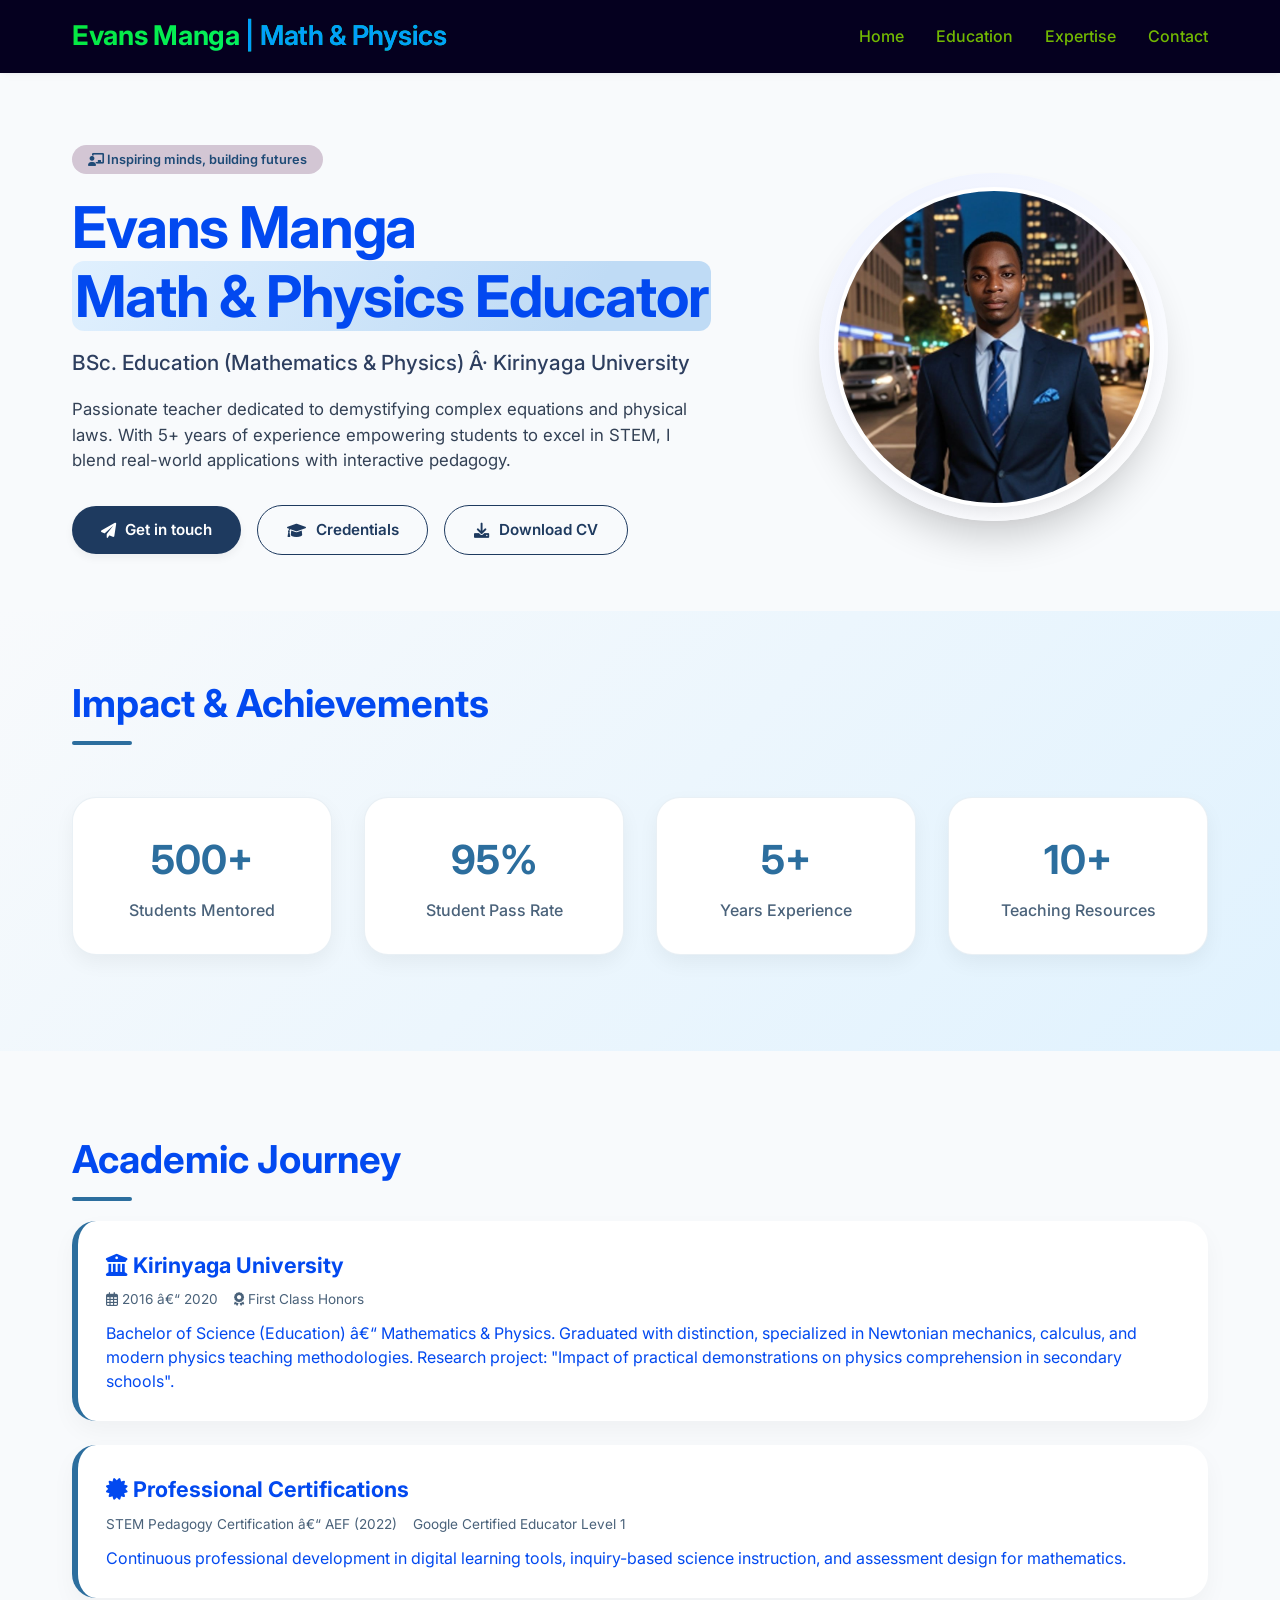
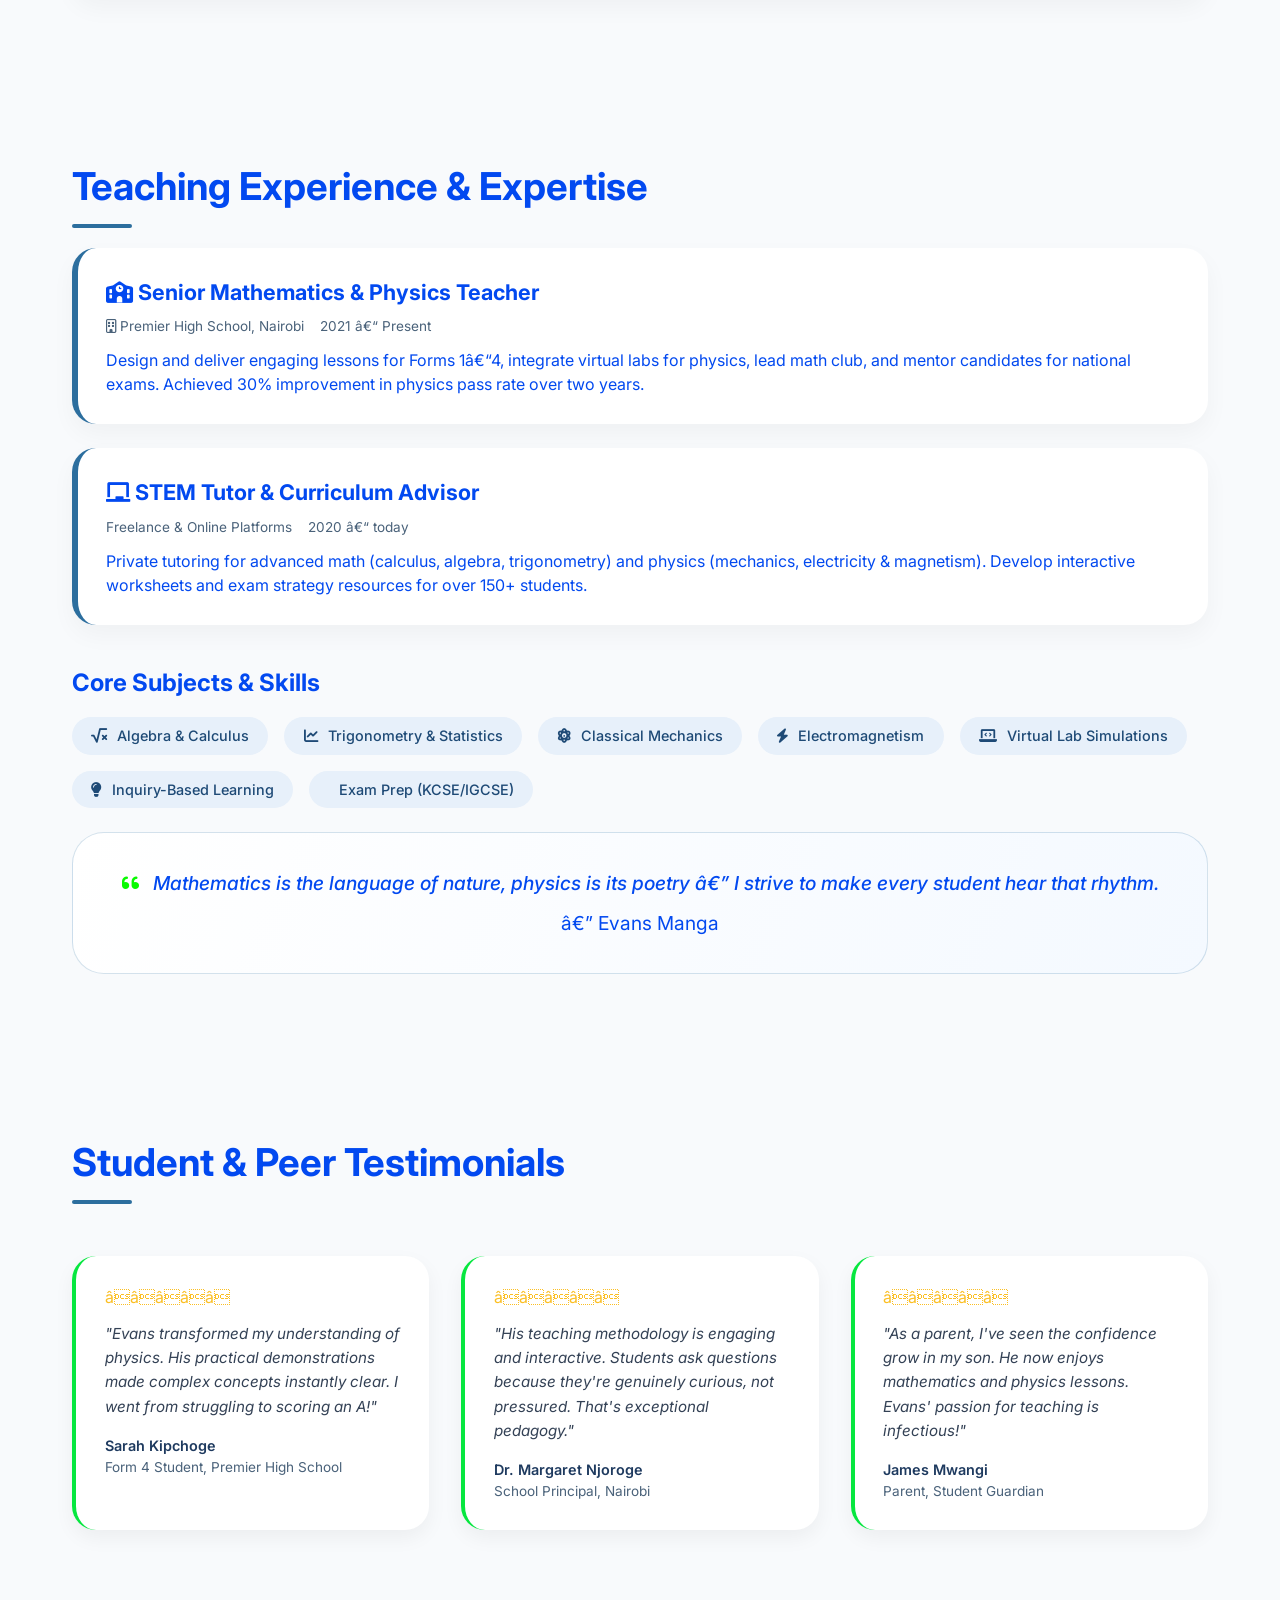
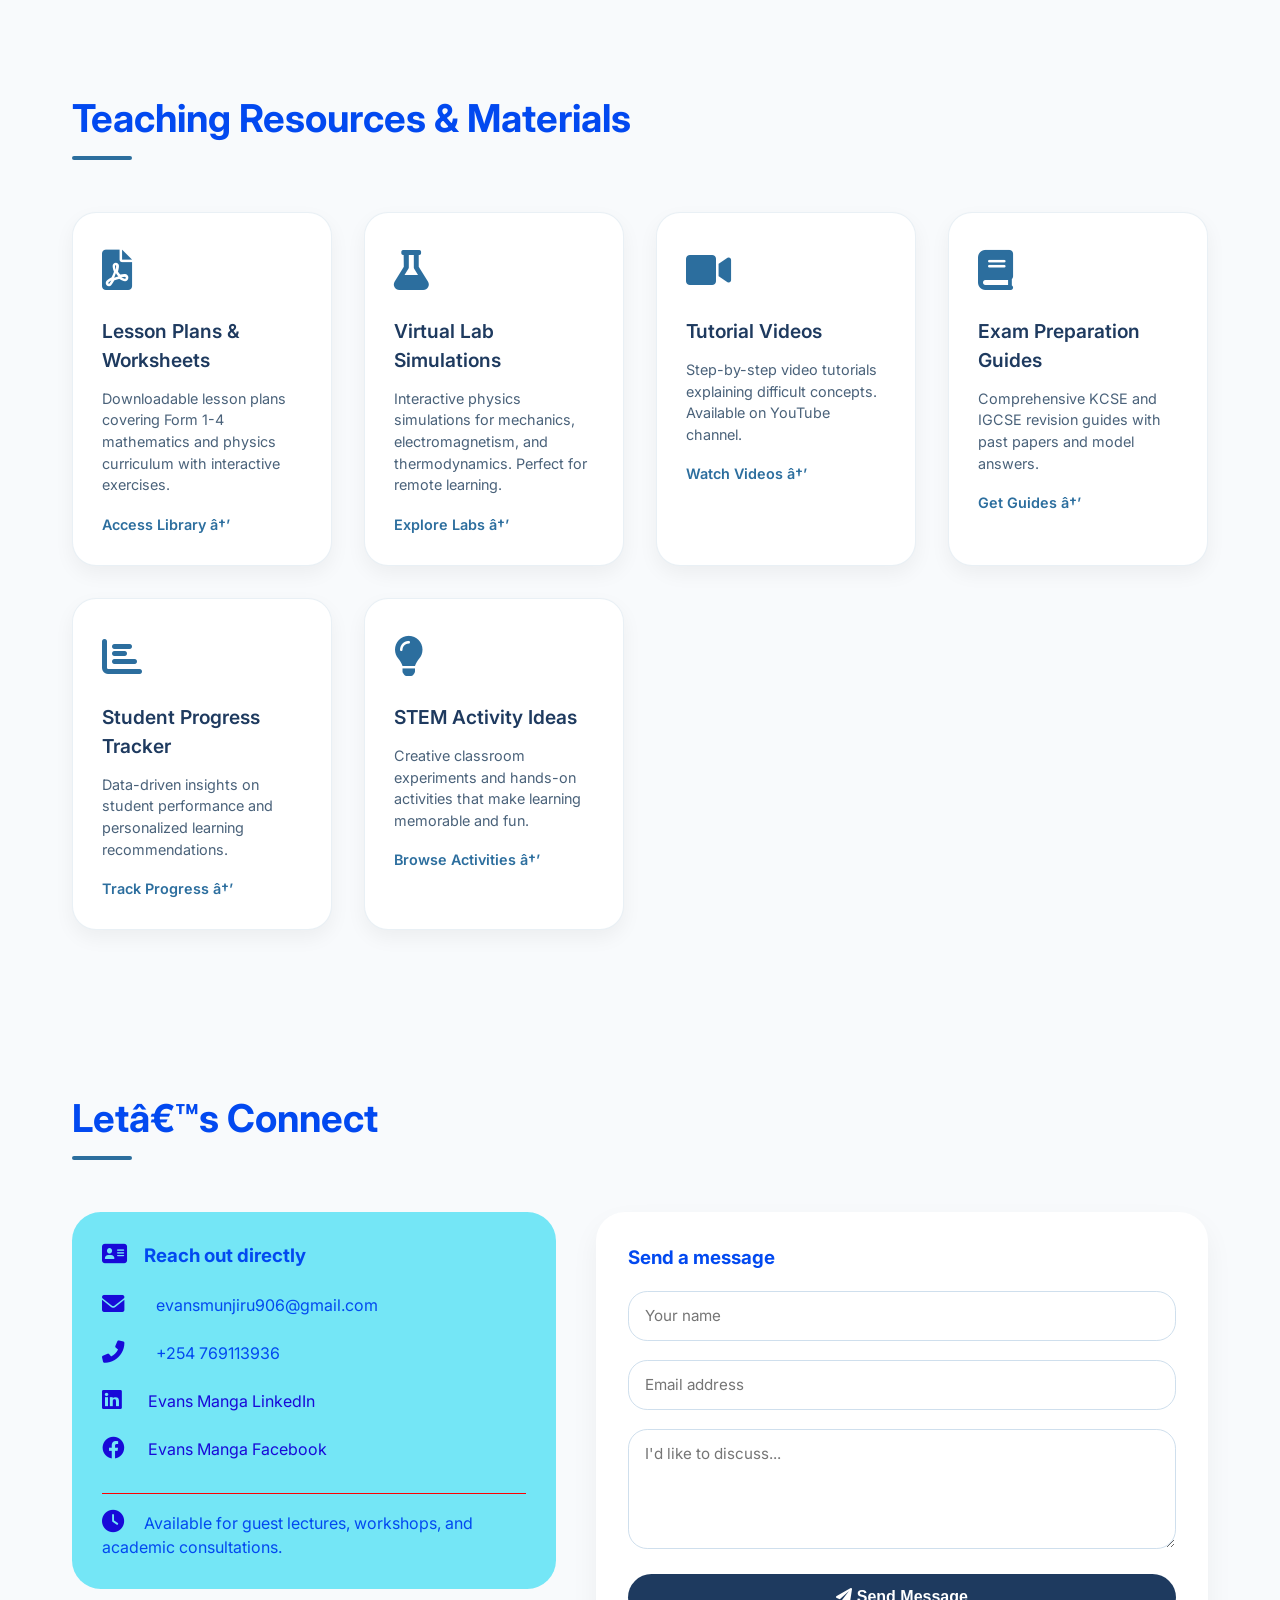
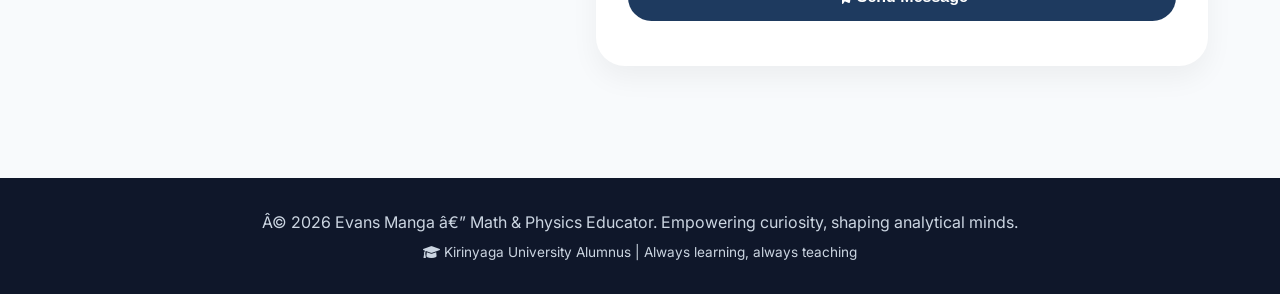
==== commit 36587dbd: "Update image source in hero-avatar section" ====
--- a/index.html
+++ b/index.html
@@ -41,7 +41,7 @@
                 </div>
                 <div class="hero-avatar">
                     <div class="avatar-circle">
-                        <img src="me.jpeg" alt="Evans Manga portrait">
+                        <img src="manga.jpeg" alt="Evans Manga portrait">
                     </div>
                 </div>
             </div>
